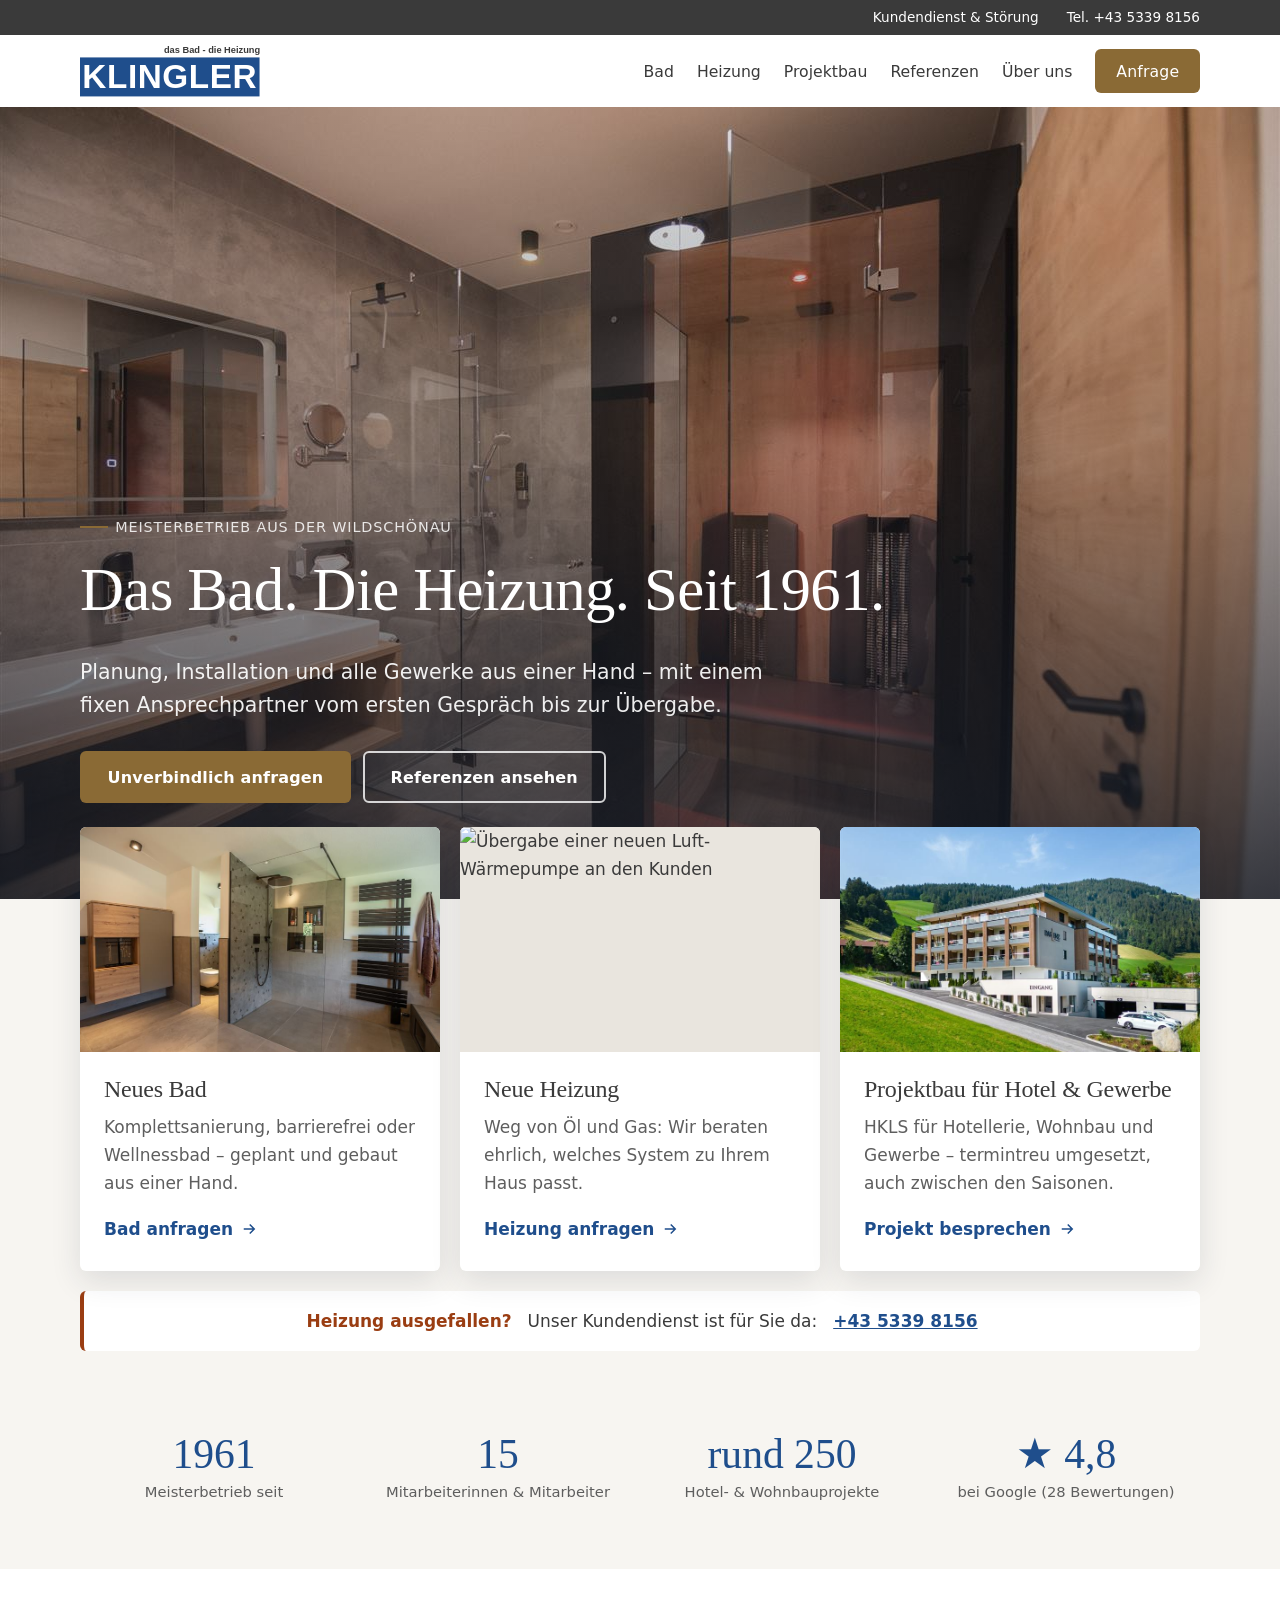
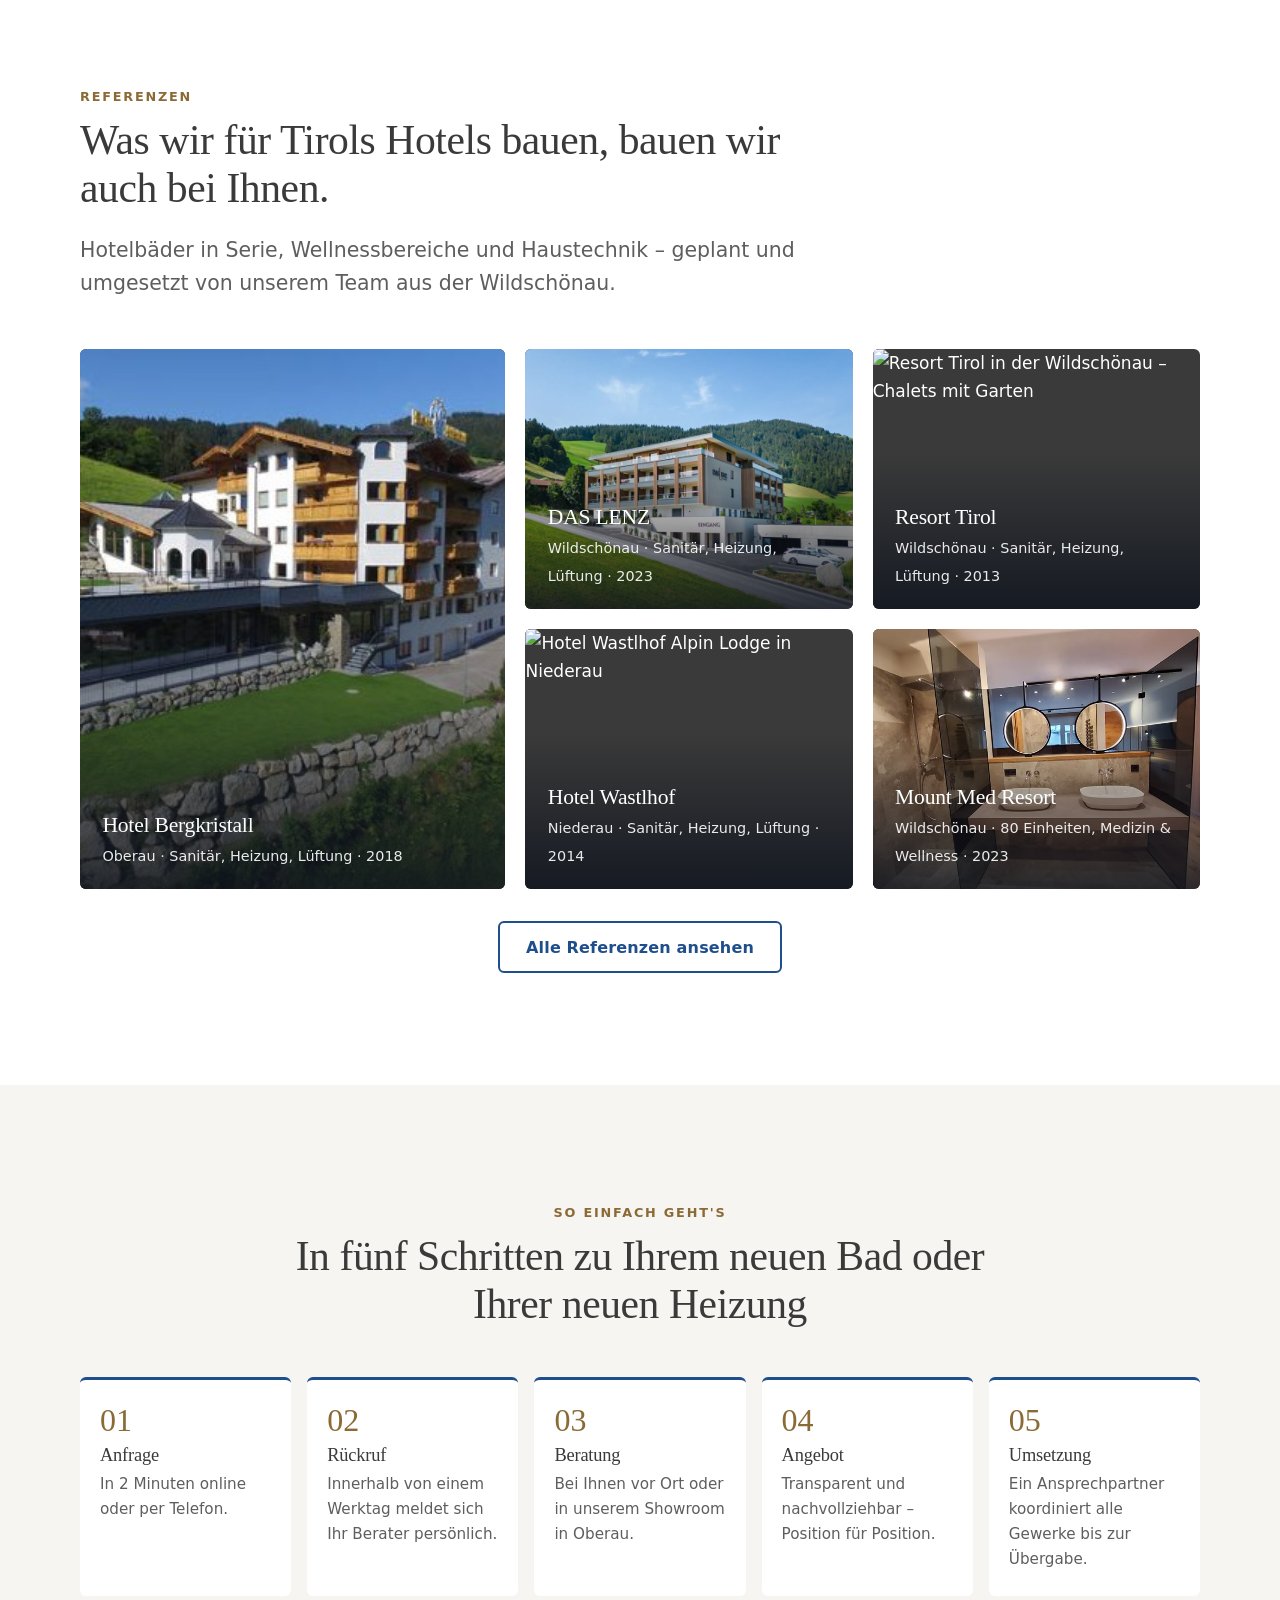
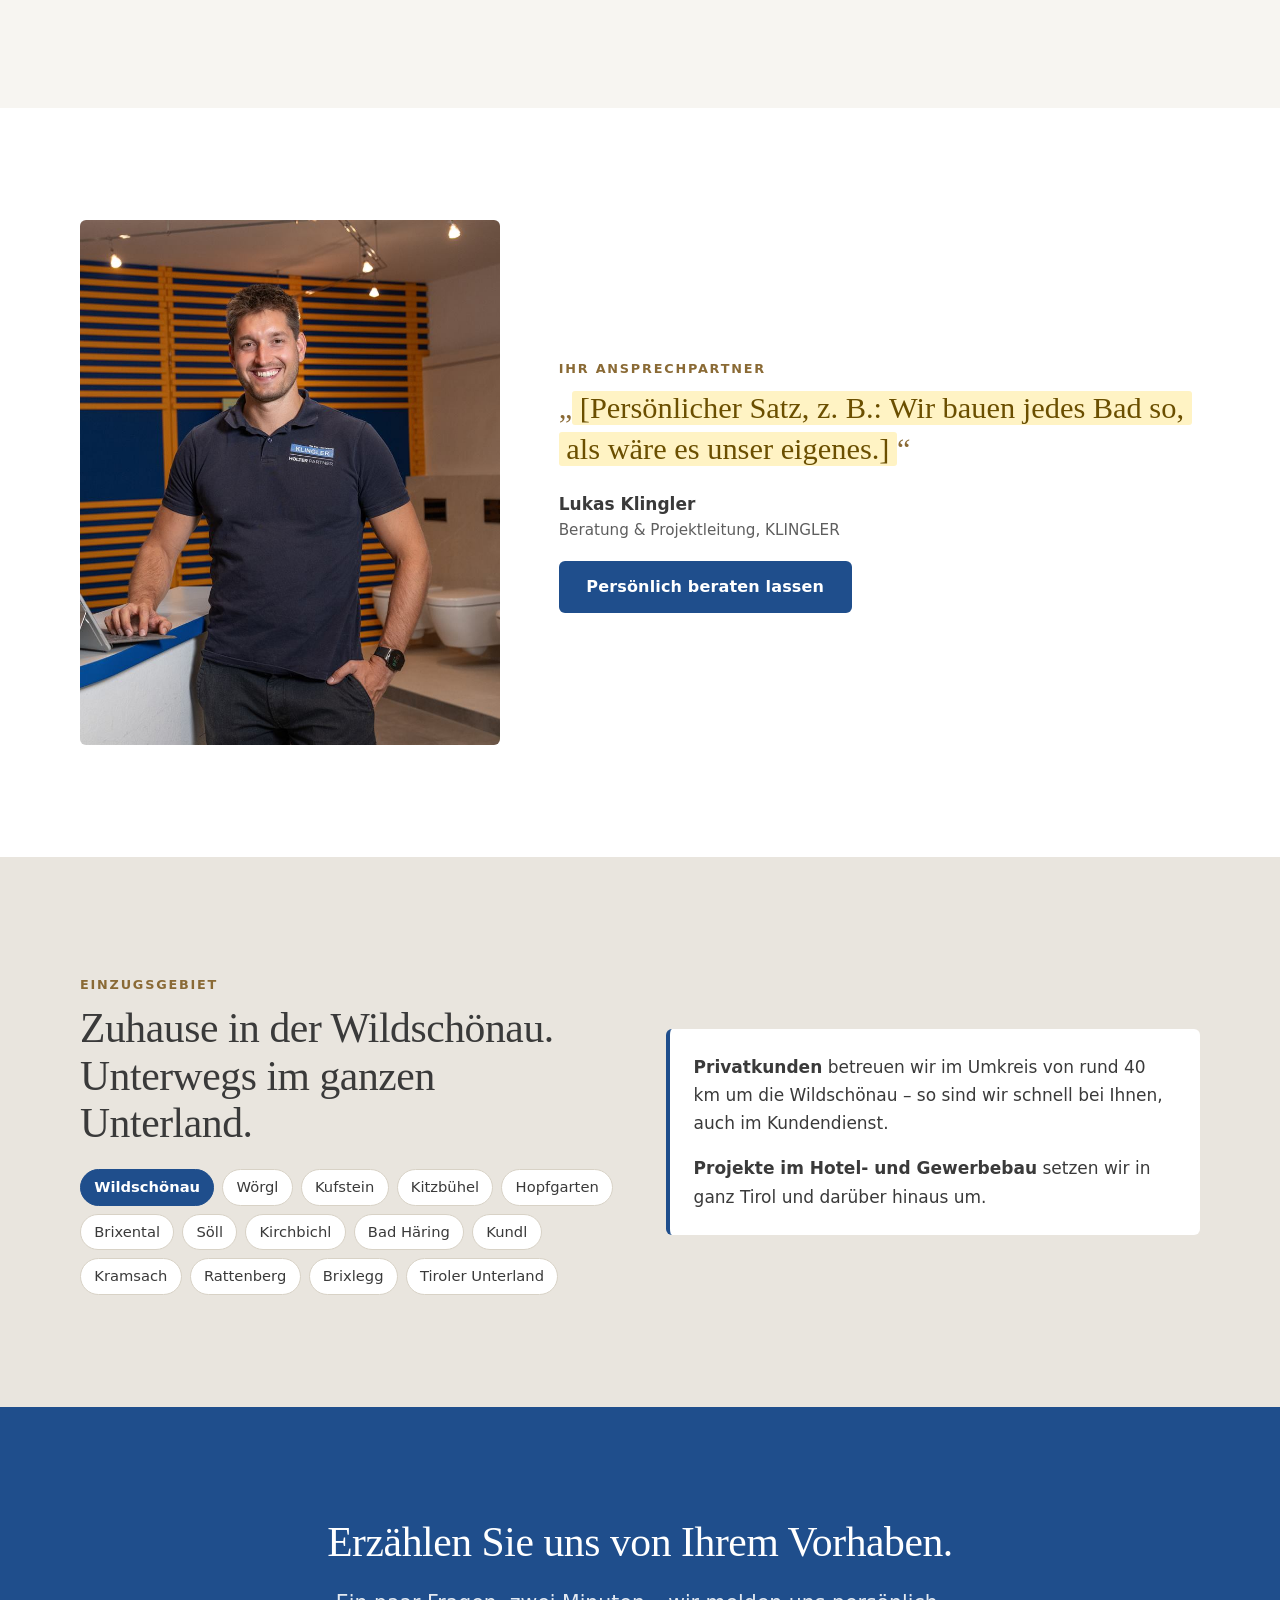
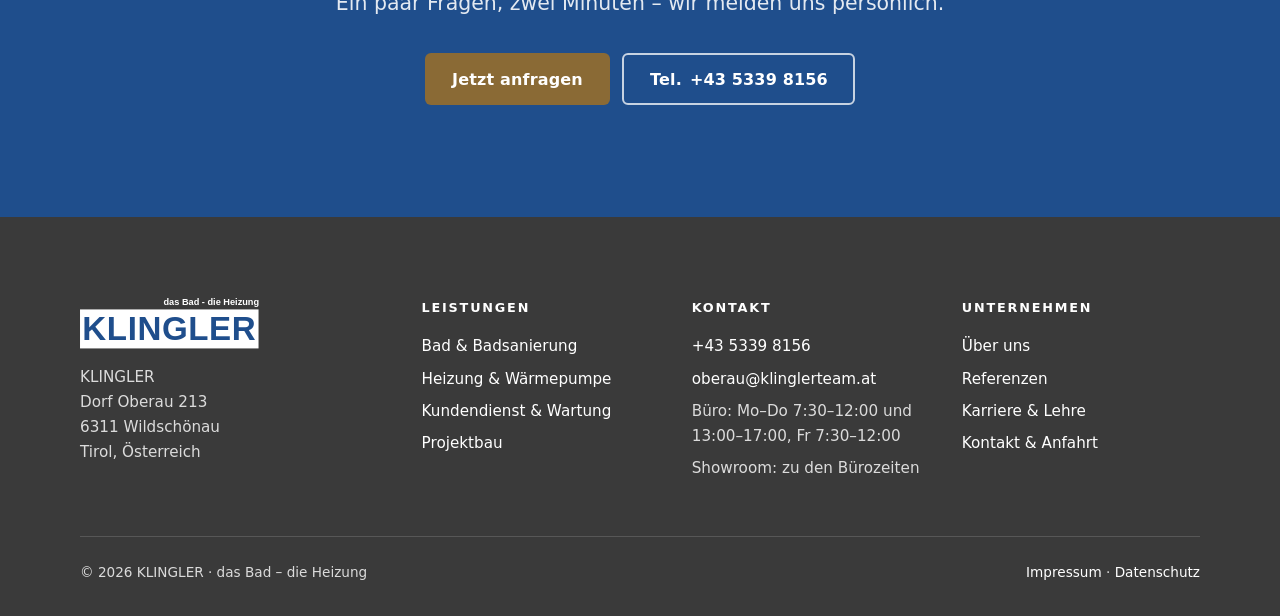
==== index.html @ 0b29330c "Add files via upload" ====
<!doctype html>
<html lang="de-AT">
<head>
  <meta charset="utf-8">
  <meta name="viewport" content="width=device-width, initial-scale=1">
  <title>KLINGLER – Bad &amp; Heizung in der Wildschönau, Wörgl, Kufstein &amp; Kitzbühel</title>
  <meta name="description" content="Badsanierung, neue Heizung und Wärmepumpe aus einer Hand – vom HKLS-Meisterbetrieb aus Oberau in der Wildschönau. Seit 1961 für Ihr Zuhause im Tiroler Unterland. Jetzt unverbindlich anfragen.">
  <meta name="theme-color" content="#1f4e8c">
  <link rel="icon" href="assets/img/favicon.svg" type="image/svg+xml">
  <link rel="preload" as="image" href="assets/img/lenz-bad-1920.jpg" imagesrcset="assets/img/lenz-bad-800.jpg 800w, assets/img/lenz-bad-1280.jpg 1280w, assets/img/lenz-bad-1920.jpg 1920w" imagesizes="100vw">
  <link rel="stylesheet" href="assets/css/style.css">

  <meta property="og:type" content="website">
  <meta property="og:title" content="KLINGLER – das Bad, die Heizung">
  <meta property="og:description" content="Das Bad. Die Heizung. Seit 1961. Meisterbetrieb aus der Wildschönau – Planung, Installation und alle Gewerke aus einer Hand.">
  <meta property="og:image" content="https://www.klingler-installationen.at/assets/img/lenz-bad-1280.jpg">
  <meta property="og:locale" content="de_AT">
  <script src="config.js" defer></script>
  <script src="assets/js/main.js" defer></script>
  <!-- SEO:start -->
  <link rel="canonical" href="https://www.klingler-installationen.at/">
  <meta property="og:url" content="https://www.klingler-installationen.at/">
  <script type="application/ld+json">
{
  "@context": "https://schema.org",
  "@graph": [
    {
      "@type": "Organization",
      "@id": "https://www.klingler-installationen.at/#organisation",
      "name": "KLINGLER",
      "legalName": "Klingler Installationen GmbH",
      "url": "https://www.klingler-installationen.at/",
      "logo": "https://www.klingler-installationen.at/assets/img/logo.svg",
      "foundingDate": "1961",
      "telephone": "+43 5339 8156",
      "email": "oberau@klinglerteam.at",
      "address": {
        "@type": "PostalAddress",
        "streetAddress": "Dorf Oberau 213",
        "postalCode": "6311",
        "addressLocality": "Wildschönau",
        "addressRegion": "Tirol",
        "addressCountry": "AT"
      },
      "founder": {
        "@type": "Person",
        "name": "Alfons Klingler"
      },
      "employee": [
        {
          "@type": "Person",
          "name": "Richard Klingler",
          "jobTitle": "Geschäftsführer"
        },
        {
          "@type": "Person",
          "name": "Lukas Klingler",
          "jobTitle": "Prokurist"
        }
      ],
      "numberOfEmployees": {
        "@type": "QuantitativeValue",
        "value": 15
      },
      "memberOf": {
        "@type": "Organization",
        "name": "Wirtschaftskammer Tirol"
      },
      "vatID": "ATU32482907"
    },
    {
      "@type": [
        "Plumber",
        "HVACBusiness"
      ],
      "@id": "https://www.klingler-installationen.at/#betrieb",
      "name": "KLINGLER",
      "slogan": "das Bad – die Heizung",
      "url": "https://www.klingler-installationen.at/",
      "image": "https://www.klingler-installationen.at/assets/img/lenz-bad-1280.jpg",
      "logo": "https://www.klingler-installationen.at/assets/img/logo.svg",
      "telephone": "+43 5339 8156",
      "email": "oberau@klinglerteam.at",
      "address": {
        "@type": "PostalAddress",
        "streetAddress": "Dorf Oberau 213",
        "postalCode": "6311",
        "addressLocality": "Wildschönau",
        "addressRegion": "Tirol",
        "addressCountry": "AT"
      },
      "openingHoursSpecification": [
        {
          "@type": "OpeningHoursSpecification",
          "dayOfWeek": [
            "Monday",
            "Tuesday",
            "Wednesday",
            "Thursday"
          ],
          "opens": "07:30",
          "closes": "12:00"
        },
        {
          "@type": "OpeningHoursSpecification",
          "dayOfWeek": [
            "Monday",
            "Tuesday",
            "Wednesday",
            "Thursday"
          ],
          "opens": "13:00",
          "closes": "17:00"
        },
        {
          "@type": "OpeningHoursSpecification",
          "dayOfWeek": [
            "Friday"
          ],
          "opens": "07:30",
          "closes": "12:00"
        }
      ],
      "areaServed": [
        "Wildschönau",
        "Wörgl",
        "Kufstein",
        "Kitzbühel",
        "Hopfgarten im Brixental",
        "Söll",
        "Kirchbichl",
        "Bad Häring",
        "Kundl",
        "Kramsach",
        "Rattenberg",
        "Brixlegg",
        "Tiroler Unterland",
        "Tirol"
      ],
      "knowsAbout": [
        "Badsanierung",
        "Barrierefreies Bad",
        "Wärmepumpe",
        "Heizungstausch",
        "Pelletsheizung",
        "Fußbodenheizung",
        "Lüftung",
        "Klimatechnik",
        "Hotelbäder",
        "Wellnesstechnik",
        "Wartung und Kundendienst"
      ],
      "parentOrganization": {
        "@id": "https://www.klingler-installationen.at/#organisation"
      },
      "geo": {
        "@type": "GeoCoordinates",
        "latitude": 47.438459,
        "longitude": 12.040021
      },
      "hasMap": "https://www.google.com/maps/search/?api=1&query=47.438459,12.040021"
    },
    {
      "@type": "WebSite",
      "@id": "https://www.klingler-installationen.at/#website",
      "url": "https://www.klingler-installationen.at/",
      "name": "KLINGLER – das Bad, die Heizung",
      "inLanguage": "de-AT",
      "publisher": {
        "@id": "https://www.klingler-installationen.at/#organisation"
      }
    }
  ]
}
  </script>
  <!-- SEO:end -->
</head>
<body>
<a class="skip-link" href="#inhalt">Zum Inhalt springen</a>

<!-- Topbar (Desktop) -->
<div class="topbar">
  <div class="container">
    <a href="kundendienst/index.html">Kundendienst &amp; Störung</a>
    <a href="tel:+4353398156" data-tel="buero">Tel. <span data-tel-text>+43 5339 8156</span></a>
  </div>
</div>

<!-- Header -->
<header class="header">
  <div class="container header__inner">
    <a class="header__logo" href="index.html" aria-label="KLINGLER Startseite">
      <img src="assets/img/logo.svg" alt="KLINGLER – das Bad, die Heizung" width="174" height="50">
    </a>
    <nav class="nav" aria-label="Hauptnavigation">
      <ul>
        <li><a href="bad/index.html">Bad</a></li>
        <li><a href="heizung/index.html">Heizung</a></li>
        <li><a href="projektbau/index.html">Projektbau</a></li>
        <li><a href="referenzen/index.html">Referenzen</a></li>
        <li><a href="ueber-uns/index.html">Über uns</a></li>
        <li><a class="btn btn--primaer" href="anfrage/index.html">Anfrage</a></li>
      </ul>
    </nav>
    <button class="menu-toggle" type="button" aria-expanded="false" aria-controls="mobilmenu" aria-label="Menü öffnen">
      <svg viewBox="0 0 24 24" fill="none" stroke="currentColor" stroke-width="2" stroke-linecap="round" aria-hidden="true"><path d="M3 6h18M3 12h18M3 18h18"/></svg>
    </button>
  </div>
</header>

<nav id="mobilmenu" class="mobilmenu" aria-label="Mobiles Menü">
  <ul>
    <li><a href="bad/index.html">Bad &amp; Badsanierung</a></li>
    <li><a href="heizung/index.html">Heizung &amp; Wärmepumpe</a></li>
    <li><a href="projektbau/index.html">Projektbau</a></li>
    <li><a href="referenzen/index.html">Referenzen</a></li>
    <li><a href="ueber-uns/index.html">Über uns</a></li>
    <li><a href="kundendienst/index.html">Kundendienst &amp; Störung</a></li>
    <li><a href="kontakt/index.html">Kontakt</a></li>
  </ul>
  <a class="btn btn--primaer" href="anfrage/index.html">Unverbindlich anfragen</a>
  <a class="btn btn--outline" href="tel:+4353398156" data-tel="buero">Anrufen: <span data-tel-text>+43 5339 8156</span></a>
  <p class="mobilmenu__kontakt">KLINGLER · Dorf Oberau 213 · 6311 Wildschönau</p>
</nav>

<main id="inhalt">

  <!-- S1 · Hero -->
  <section class="hero" aria-labelledby="hero-titel">
    <picture class="hero__bild">
      <img src="assets/img/lenz-bad-1920.jpg"
           srcset="assets/img/lenz-bad-800.jpg 800w, assets/img/lenz-bad-1280.jpg 1280w, assets/img/lenz-bad-1920.jpg 1920w"
           sizes="100vw" width="1920" height="1280" fetchpriority="high"
           alt="Hotelbad mit bodenebener Glasdusche, Doppelwaschtisch aus Eiche und Infrarotkabine – umgesetzt von KLINGLER im Hotel DAS LENZ, Wildschönau">
    </picture>
    <div class="container hero__inhalt">
      <span class="hero__ort">Meisterbetrieb aus der Wildschönau</span>
      <h1 id="hero-titel">Das Bad. Die Heizung. Seit 1961.</h1>
      <p class="lead">Planung, Installation und alle Gewerke aus einer Hand – mit einem fixen Ansprechpartner vom ersten Gespräch bis zur Übergabe.</p>
      <div class="hero__buttons">
        <a class="btn btn--primaer" href="anfrage/index.html">Unverbindlich anfragen</a>
        <a class="btn btn--ghost" href="referenzen/index.html">Referenzen ansehen</a>
      </div>
    </div>
  </section>

  <!-- S2 · Drei Einstiege -->
  <section class="einstiege" aria-label="Wählen Sie Ihr Vorhaben">
    <div class="container">
      <div class="einstiege__grid">
        <a class="kachel reveal" href="anfrage/index.html?thema=bad">
          <div class="kachel__bild">
            <img src="assets/img/privatbad-dusche-800.jpg" width="800" height="533" loading="lazy"
                 alt="Bodenebene Dusche mit Glaswand und Handtuchheizkörper in einem Privatbad">
          </div>
          <div class="kachel__text">
            <h3>Neues Bad</h3>
            <p>Komplettsanierung, barrierefrei oder Wellnessbad – geplant und gebaut aus einer Hand.</p>
            <span class="kachel__link">Bad anfragen
              <svg viewBox="0 0 24 24" fill="none" stroke="currentColor" stroke-width="2" aria-hidden="true"><path d="M5 12h14M13 6l6 6-6 6"/></svg>
            </span>
          </div>
        </a>

        <a class="kachel reveal" href="anfrage/index.html?thema=heizung">
          <div class="kachel__bild">
            <img src="assets/img/waermepumpe-uebergabe-800.jpg" width="800" height="533" loading="lazy" alt="Übergabe einer neuen Luft-Wärmepumpe an den Kunden">
          </div>
          <div class="kachel__text">
            <h3>Neue Heizung</h3>
            <p>Weg von Öl und Gas: Wir beraten ehrlich, welches System zu Ihrem Haus passt.</p>
            <span class="kachel__link">Heizung anfragen
              <svg viewBox="0 0 24 24" fill="none" stroke="currentColor" stroke-width="2" aria-hidden="true"><path d="M5 12h14M13 6l6 6-6 6"/></svg>
            </span>
          </div>
        </a>

        <a class="kachel reveal" href="anfrage/index.html?thema=projekt">
          <div class="kachel__bild">
            <img src="assets/img/das-lenz-800.jpg" width="800" height="600" loading="lazy"
                 alt="Hotel DAS LENZ in der Wildschönau – Außenansicht mit Holzfassade vor grünen Almwiesen">
          </div>
          <div class="kachel__text">
            <h3>Projektbau für Hotel &amp; Gewerbe</h3>
            <p>HKLS für Hotellerie, Wohnbau und Gewerbe – termintreu umgesetzt, auch zwischen den Saisonen.</p>
            <span class="kachel__link">Projekt besprechen
              <svg viewBox="0 0 24 24" fill="none" stroke="currentColor" stroke-width="2" aria-hidden="true"><path d="M5 12h14M13 6l6 6-6 6"/></svg>
            </span>
          </div>
        </a>
      </div>

      <p class="stoerung reveal">
        <strong>Heizung ausgefallen?</strong>
        <span>Unser Kundendienst ist für Sie da:</span>
        <a href="kundendienst/index.html" data-tel="kundendienst"><span data-tel-text>+43 5339 8156</span></a>
      </p>
    </div>
  </section>

  <!-- S3 · Vertrauensleiste -->
  <section class="vertrauen" aria-label="KLINGLER in Zahlen">
    <div class="container">
      <div class="vertrauen__grid">
        <div class="reveal"><span class="vertrauen__zahl">1961</span><span class="vertrauen__label">Meisterbetrieb seit</span></div>
        <div class="reveal"><span class="vertrauen__zahl">15</span><span class="vertrauen__label">Mitarbeiterinnen &amp; Mitarbeiter</span></div>
        <div class="reveal"><span class="vertrauen__zahl">rund 250</span><span class="vertrauen__label">Hotel- &amp; Wohnbauprojekte</span></div>
        <div class="reveal"><span class="vertrauen__zahl">★ 4,8</span><span class="vertrauen__label">bei Google (28 Bewertungen)</span></div>
      </div>
    </div>
  </section>

  <!-- S4 · Referenz-Teaser -->
  <section class="section section--weiss" aria-labelledby="ref-titel">
    <div class="container">
      <div class="section__kopf reveal">
        <span class="eyebrow">Referenzen</span>
        <h2 id="ref-titel">Was wir für Tirols Hotels bauen, bauen wir auch bei Ihnen.</h2>
        <p class="lead">Hotelbäder in Serie, Wellnessbereiche und Haustechnik – geplant und umgesetzt von unserem Team aus der Wildschönau.</p>
      </div>
      <div class="referenzen__grid">
        <a class="ref-karte ref-karte--gross reveal" href="referenzen/index.html">
          <img src="assets/img/ref-bergkristall.jpg" width="527" height="360" loading="lazy" alt="Hotel Bergkristall in Oberau – Außenansicht mit Wellnessbereich">
          <div class="ref-karte__text"><h3>Hotel Bergkristall</h3><span>Oberau · Sanitär, Heizung, Lüftung · 2018</span></div>
        </a>
        <a class="ref-karte reveal" href="referenzen/index.html">
          <img src="assets/img/das-lenz-800.jpg" width="800" height="600" loading="lazy" alt="Hotel DAS LENZ in der Wildschönau">
          <div class="ref-karte__text"><h3>DAS LENZ</h3><span>Wildschönau · Sanitär, Heizung, Lüftung · 2023</span></div>
        </a>
        <a class="ref-karte reveal" href="referenzen/index.html">
          <img src="assets/img/ref-resort-tirol.jpg" width="447" height="270" loading="lazy" alt="Resort Tirol in der Wildschönau – Chalets mit Garten">
          <div class="ref-karte__text"><h3>Resort Tirol</h3><span>Wildschönau · Sanitär, Heizung, Lüftung · 2013</span></div>
        </a>
        <a class="ref-karte reveal" href="referenzen/index.html">
          <img src="assets/img/ref-wastlhof.jpg" width="514" height="243" loading="lazy" alt="Hotel Wastlhof Alpin Lodge in Niederau">
          <div class="ref-karte__text"><h3>Hotel Wastlhof</h3><span>Niederau · Sanitär, Heizung, Lüftung · 2014</span></div>
        </a>
        <a class="ref-karte reveal" href="referenzen/index.html">
          <img src="assets/img/mountmed-bad1-800.jpg" width="800" height="500" loading="lazy" alt="Mount Med Resort, Wildschönau: Hotelbad mit Doppelwaschtisch, runden Spiegeln und Glasdusche">
          <div class="ref-karte__text"><h3>Mount Med Resort</h3><span>Wildschönau · 80 Einheiten, Medizin &amp; Wellness · 2023</span></div>
        </a>
      </div>
      <div class="referenzen__fuss reveal">
        <a class="btn btn--outline" href="referenzen/index.html">Alle Referenzen ansehen</a>
      </div>
    </div>
  </section>

  <!-- S5 · Ablauf -->
  <section class="section" aria-labelledby="ablauf-titel">
    <div class="container">
      <div class="section__kopf section__kopf--mitte reveal">
        <span class="eyebrow">So einfach geht's</span>
        <h2 id="ablauf-titel">In fünf Schritten zu Ihrem neuen Bad oder Ihrer neuen Heizung</h2>
      </div>
      <ol class="ablauf">
        <li class="reveal"><h3>Anfrage</h3><p>In 2 Minuten online oder per Telefon.</p></li>
        <li class="reveal"><h3>Rückruf</h3><p>Innerhalb von einem Werktag meldet sich Ihr Berater persönlich.</p></li>
        <li class="reveal"><h3>Beratung</h3><p>Bei Ihnen vor Ort oder in unserem Showroom in Oberau.</p></li>
        <li class="reveal"><h3>Angebot</h3><p>Transparent und nachvollziehbar – Position für Position.</p></li>
        <li class="reveal"><h3>Umsetzung</h3><p>Ein Ansprechpartner koordiniert alle Gewerke bis zur Übergabe.</p></li>
      </ol>
    </div>
  </section>

  <!-- S6 · Ansprechpartner -->
  <section class="section section--weiss" aria-labelledby="person-titel">
    <div class="container person">
      <img class="person__foto reveal" src="assets/img/lukas-klingler-portrait.jpg" width="800" height="1000" loading="lazy" style="object-fit:cover" alt="Lukas Klingler im KLINGLER Showroom">
      <div class="reveal">
        <span class="eyebrow" id="person-titel">Ihr Ansprechpartner</span>
        <blockquote><span class="ph">[Persönlicher Satz, z. B.: Wir bauen jedes Bad so, als wäre es unser eigenes.]</span></blockquote>
        <p class="person__name">Lukas Klingler<span>Beratung &amp; Projektleitung, KLINGLER</span></p>
        <a class="btn btn--blau" href="anfrage/index.html">Persönlich beraten lassen</a>
      </div>
    </div>
  </section>

  <!-- S7 · Einzugsgebiet -->
  <section class="section section--stein" aria-labelledby="gebiet-titel">
    <div class="container gebiet">
      <div class="reveal">
        <span class="eyebrow">Einzugsgebiet</span>
        <h2 id="gebiet-titel">Zuhause in der Wildschönau. Unterwegs im ganzen Unterland.</h2>
        <ul class="orte" aria-label="Orte im Einzugsgebiet">
          <li class="orte--zentrum">Wildschönau</li>
          <li>Wörgl</li><li>Kufstein</li><li>Kitzbühel</li><li>Hopfgarten</li><li>Brixental</li>
          <li>Söll</li><li>Kirchbichl</li><li>Bad Häring</li><li>Kundl</li><li>Kramsach</li>
          <li>Rattenberg</li><li>Brixlegg</li><li>Tiroler Unterland</li>
        </ul>
      </div>
      <div class="gebiet__hinweis reveal">
        <p><strong>Privatkunden</strong> betreuen wir im Umkreis von rund 40 km um die Wildschönau – so sind wir schnell bei Ihnen, auch im Kundendienst.</p>
        <p><strong>Projekte im Hotel- und Gewerbebau</strong> setzen wir in ganz Tirol und darüber hinaus um.</p>
      </div>
    </div>
  </section>

  <!-- S8 · Abschluss-CTA -->
  <section class="section cta-band" aria-labelledby="cta-titel">
    <div class="container reveal">
      <h2 id="cta-titel">Erzählen Sie uns von Ihrem Vorhaben.</h2>
      <p class="lead">Ein paar Fragen, zwei Minuten – wir melden uns persönlich.</p>
      <div class="cta-band__buttons">
        <a class="btn btn--primaer" href="anfrage/index.html">Jetzt anfragen</a>
        <a class="btn btn--outline" href="tel:+4353398156" data-tel="buero">Tel. <span data-tel-text>+43 5339 8156</span></a>
        <a class="btn btn--outline" href="#" data-whatsapp hidden>WhatsApp</a>
      </div>
    </div>
  </section>

</main>

<!-- Footer -->
<footer class="footer">
  <div class="container">
    <div class="footer__grid">
      <div>
        <img class="footer__logo" src="assets/img/logo-hell.svg" alt="KLINGLER – das Bad, die Heizung" width="180" height="52">
        <p>KLINGLER<br>Dorf Oberau 213<br>6311 Wildschönau<br>Tirol, Österreich</p>
      </div>
      <div>
        <h4>Leistungen</h4>
        <ul>
          <li><a href="bad/index.html">Bad &amp; Badsanierung</a></li>
          <li><a href="heizung/index.html">Heizung &amp; Wärmepumpe</a></li>
          <li><a href="kundendienst/index.html">Kundendienst &amp; Wartung</a></li>
          <li><a href="projektbau/index.html">Projektbau</a></li>
        </ul>
      </div>
      <div>
        <h4>Kontakt</h4>
        <ul>
          <li><a href="tel:+4353398156" data-tel="buero"><span data-tel-text>+43 5339 8156</span></a></li>
          <li><a href="mailto:oberau@klinglerteam.at">oberau@klinglerteam.at</a></li>
          <li>Büro: Mo–Do 7:30–12:00 und 13:00–17:00, Fr 7:30–12:00</li>
          <li>Showroom: zu den Bürozeiten</li>
        </ul>
      </div>
      <div>
        <h4>Unternehmen</h4>
        <ul>
          <li><a href="ueber-uns/index.html">Über uns</a></li>
          <li><a href="referenzen/index.html">Referenzen</a></li>
          <li><a href="karriere/index.html">Karriere &amp; Lehre</a></li>
          <li><a href="kontakt/index.html">Kontakt &amp; Anfahrt</a></li>
        </ul>
      </div>
    </div>
    <div class="footer__unten">
      <span>© <span id="jahr">2026</span> KLINGLER · das Bad – die Heizung</span>
      <span><a href="impressum/index.html">Impressum</a> · <a href="datenschutz/index.html">Datenschutz</a></span>
    </div>
  </div>
</footer>

<!-- Mobile CTA-Leiste -->
<div class="cta-leiste">
  <a class="cta-leiste__anruf" href="tel:+4353398156" data-tel="buero">
    <svg viewBox="0 0 24 24" fill="none" stroke="currentColor" stroke-width="2" stroke-linecap="round" stroke-linejoin="round" aria-hidden="true"><path d="M22 16.9v3a2 2 0 0 1-2.2 2 19.8 19.8 0 0 1-8.6-3.1 19.5 19.5 0 0 1-6-6A19.8 19.8 0 0 1 2.1 4.2 2 2 0 0 1 4.1 2h3a2 2 0 0 1 2 1.7c.1.9.4 1.8.7 2.7a2 2 0 0 1-.5 2.1L8 9.8a16 16 0 0 0 6 6l1.3-1.3a2 2 0 0 1 2.1-.4c.9.3 1.8.6 2.7.7a2 2 0 0 1 1.7 2z"/></svg>
    Anrufen
  </a>
  <a class="cta-leiste__anfrage" href="anfrage/index.html">
    <svg viewBox="0 0 24 24" fill="none" stroke="currentColor" stroke-width="2" stroke-linecap="round" stroke-linejoin="round" aria-hidden="true"><path d="M4 4h16v12H5.2L4 17.2V4z"/><path d="M8 9h8M8 12h5"/></svg>
    Anfrage
  </a>
</div>

</body>
</html>
---- assets/css/style.css ----
/* =========================================================
   KLINGLER – Stylesheet
   Farben aus dem Logo · mobile-first · keine externen Ressourcen
   ========================================================= */

/* Schriften: Dateien in /assets/fonts/ ablegen (siehe README).
   Bis dahin greifen die Ersatzschriften (Georgia / Systemschrift). */
@font-face {
  font-family: "Fraunces";
  src: local("Fraunces"), url("../fonts/Fraunces-Variable.woff2") format("woff2");
  font-weight: 300 700; font-display: swap;
}
@font-face {
  font-family: "Inter";
  src: local("Inter"), url("../fonts/Inter-Variable.woff2") format("woff2");
  font-weight: 300 700; font-display: swap;
}

:root {
  --blau: #1f4e8c;
  --blau-dunkel: #173b6a;
  --blau-hell: #e8eef7;
  --anthrazit: #3a3a3a;
  --text-leise: #5e5e5e;
  --offwhite: #f7f5f1;
  --stein: #e9e5de;
  --weiss: #ffffff;
  --messing: #8a6a35;
  --messing-hover: #6f5429;
  --warn: #9a3d12;

  --font-head: "Fraunces", Georgia, "Times New Roman", serif;
  --font-text: "Inter", system-ui, -apple-system, "Segoe UI", Roboto, Arial, sans-serif;

  --radius: 6px;
  --schatten: 0 10px 30px rgba(31, 40, 58, .12);
  --max: 1200px;
  --gutter: clamp(16px, 4vw, 40px);
  --header-h: 72px;
}

*, *::before, *::after { box-sizing: border-box; }
[hidden] { display: none !important; }
html { scroll-behavior: smooth; -webkit-text-size-adjust: 100%; }
body {
  margin: 0;
  font-family: var(--font-text);
  font-size: 1.0625rem;
  line-height: 1.65;
  color: var(--anthrazit);
  background: var(--offwhite);
  padding-bottom: 64px; /* Platz für mobile CTA-Leiste */
}
@media (min-width: 900px) { body { padding-bottom: 0; } }
body.ohne-cta-leiste { padding-bottom: 0; }

img { max-width: 100%; height: auto; display: block; }
a { color: var(--blau); }
a:hover { color: var(--blau-dunkel); }
:focus-visible { outline: 3px solid var(--messing); outline-offset: 3px; }

h1, h2, h3 { font-family: var(--font-head); font-weight: 500; line-height: 1.15; margin: 0 0 .5em; color: var(--anthrazit); letter-spacing: -.01em; }
h1 { font-size: clamp(2.1rem, 5.5vw, 3.8rem); }
h2 { font-size: clamp(1.75rem, 3.6vw, 2.6rem); }
h3 { font-size: clamp(1.25rem, 2vw, 1.5rem); }
p { margin: 0 0 1em; }

.container { width: 100%; max-width: var(--max); margin: 0 auto; padding: 0 var(--gutter); }
.section { padding: clamp(56px, 9vw, 112px) 0; }
.section--weiss { background: var(--weiss); }
.section--stein { background: var(--stein); }
.section__kopf { max-width: 720px; margin-bottom: clamp(28px, 4vw, 48px); }
.section__kopf--mitte { margin-left: auto; margin-right: auto; text-align: center; }
.eyebrow { display: inline-block; font-size: .8rem; font-weight: 600; letter-spacing: .14em; text-transform: uppercase; color: var(--messing); margin-bottom: .75em; }
.lead { font-size: clamp(1.1rem, 1.6vw, 1.3rem); color: var(--text-leise); }

.skip-link { position: absolute; left: -9999px; top: 8px; background: var(--blau); color: #fff; padding: 8px 14px; z-index: 1000; }
.skip-link:focus { left: 8px; }

/* Platzhalter – sichtbar markiert, damit nichts vergessen wird */
.ph { background: #fff3c4; color: #6b4f00; border-radius: 3px; padding: 0 .25em; font-style: normal; -webkit-box-decoration-break: clone; box-decoration-break: clone; overflow-wrap: anywhere; }
.ph-block { display: grid; place-items: center; text-align: center; background: repeating-linear-gradient(45deg, #efe9dc, #efe9dc 12px, #e6dfcf 12px, #e6dfcf 24px); color: #6b5a33; font-size: .9rem; padding: 1rem; }

/* ---------- Buttons ---------- */
.btn {
  display: inline-flex; align-items: center; justify-content: center; gap: .5em;
  min-height: 52px; padding: .8em 1.6em;
  font: 600 1rem/1.2 var(--font-text); text-decoration: none; letter-spacing: .01em;
  border-radius: var(--radius); border: 2px solid transparent; cursor: pointer;
  transition: background .2s, color .2s, border-color .2s, transform .2s;
}
.btn:hover { transform: translateY(-1px); }
.btn--primaer { background: var(--messing); color: #fff; }
.btn--primaer:hover { background: var(--messing-hover); color: #fff; }
.btn--blau { background: var(--blau); color: #fff; }
.btn--blau:hover { background: var(--blau-dunkel); color: #fff; }
.btn--ghost { background: transparent; color: #fff; border-color: rgba(255,255,255,.8); }
.btn--ghost:hover { background: #fff; color: var(--anthrazit); }
.btn--outline { background: transparent; color: var(--blau); border-color: var(--blau); }
.btn--outline:hover { background: var(--blau); color: #fff; }
.btn svg { width: 1.15em; height: 1.15em; flex: none; }

/* ---------- Header ---------- */
.topbar { background: var(--anthrazit); color: #fff; font-size: .85rem; display: none; }
.topbar .container { display: flex; justify-content: flex-end; gap: 1.75rem; padding-top: .4rem; padding-bottom: .4rem; }
.topbar a { color: #fff; text-decoration: none; }
.topbar a:hover { text-decoration: underline; color: #fff; }
@media (min-width: 900px) { .topbar { display: block; } }

.header { position: sticky; top: 0; z-index: 100; background: rgba(255,255,255,.97); backdrop-filter: saturate(1.4) blur(8px); transition: box-shadow .2s; }
.header.ist-gescrollt { box-shadow: 0 2px 18px rgba(0,0,0,.08); }
.header__inner { display: flex; align-items: center; justify-content: space-between; height: var(--header-h); gap: 1rem; }
.header__logo img { height: 46px; width: auto; }
@media (min-width: 900px) { .header__logo img { height: 52px; } }

.nav { display: none; }
.nav ul { list-style: none; margin: 0; padding: 0; display: flex; align-items: center; gap: clamp(.9rem, 1.8vw, 1.8rem); }
.nav a { color: var(--anthrazit); text-decoration: none; font-weight: 500; font-size: .98rem; padding: .4em 0; border-bottom: 2px solid transparent; }
.nav a:hover, .nav a[aria-current="page"] { border-color: var(--blau); color: var(--blau); }
.nav .btn { min-height: 44px; padding: .55em 1.2em; border-bottom: 0; color: #fff; }
.nav .btn:hover { color: #fff; }
@media (min-width: 1000px) { .nav { display: block; } }

.menu-toggle { display: inline-flex; align-items: center; justify-content: center; width: 48px; height: 48px; border: 0; background: transparent; color: var(--anthrazit); cursor: pointer; }
.menu-toggle svg { width: 28px; height: 28px; }
@media (min-width: 1000px) { .menu-toggle { display: none; } }

.mobilmenu { position: fixed; inset: var(--header-h) 0 0 0; background: var(--weiss); z-index: 99; padding: 1.5rem var(--gutter) 6rem; overflow-y: auto; transform: translateX(100%); transition: transform .25s ease; visibility: hidden; }
.mobilmenu.ist-offen { transform: none; visibility: visible; }
@media (min-width: 1000px) { .mobilmenu { display: none; } }
.person > *, .gebiet > * { min-width: 0; }
.mobilmenu ul { list-style: none; margin: 0 0 1.5rem; padding: 0; }
.mobilmenu li a { display: block; padding: 1rem 0; font-size: 1.25rem; font-family: var(--font-head); color: var(--anthrazit); text-decoration: none; border-bottom: 1px solid var(--stein); }
.mobilmenu .btn { width: 100%; margin-bottom: .75rem; }
.mobilmenu__kontakt { font-size: .95rem; color: var(--text-leise); }

/* ---------- Mobile CTA-Leiste ---------- */
.cta-leiste { position: fixed; left: 0; right: 0; bottom: 0; z-index: 101; display: grid; grid-template-columns: 1fr 1fr; box-shadow: 0 -4px 16px rgba(0,0,0,.12); }
.cta-leiste a { display: flex; align-items: center; justify-content: center; gap: .5em; min-height: 60px; font-weight: 600; text-decoration: none; color: #fff; }
.cta-leiste svg { width: 20px; height: 20px; }
.cta-leiste__anruf { background: var(--blau); }
.cta-leiste__anfrage { background: var(--messing); }
@media (min-width: 900px) { .cta-leiste { display: none; } }

/* ---------- Hero ---------- */
.hero { position: relative; min-height: min(88vh, 820px); display: flex; align-items: flex-end; color: #fff; overflow: hidden; }
.hero__bild { position: absolute; inset: 0; }
.hero__bild img { width: 100%; height: 100%; object-fit: cover; object-position: 55% 50%; }
.hero::after { content: ""; position: absolute; inset: 0; background: linear-gradient(180deg, rgba(20,28,40,.15) 0%, rgba(20,28,40,.35) 45%, rgba(20,28,40,.82) 100%); }
.hero__inhalt { position: relative; z-index: 1; padding-top: 6rem; padding-bottom: clamp(48px, 8vw, 96px); }
.hero h1 { color: #fff; max-width: 15em; text-wrap: balance; }
.hero .lead { color: rgba(255,255,255,.92); max-width: 36em; }
.hero__buttons { display: flex; flex-wrap: wrap; gap: .75rem; margin-top: 1.75rem; }
@media (max-width: 480px) { .hero__buttons .btn { width: 100%; } }
.hero__ort { display: inline-flex; align-items: center; gap: .5em; font-size: .9rem; letter-spacing: .06em; text-transform: uppercase; color: rgba(255,255,255,.85); margin-bottom: 1rem; }
.hero__ort::before { content: ""; width: 28px; height: 2px; background: var(--messing); }

/* ---------- Einstiege (drei Kacheln) ---------- */
.einstiege { margin-top: clamp(-72px, -6vw, -40px); position: relative; z-index: 2; }
.einstiege__grid { display: grid; gap: 1.25rem; }
@media (min-width: 760px) { .einstiege__grid { grid-template-columns: repeat(3, 1fr); } }
.kachel { background: var(--weiss); border-radius: var(--radius); overflow: hidden; box-shadow: var(--schatten); display: flex; flex-direction: column; text-decoration: none; color: inherit; transition: transform .25s, box-shadow .25s; }
.kachel:hover { transform: translateY(-4px); box-shadow: 0 18px 40px rgba(31,40,58,.18); color: inherit; }
.kachel__bild { aspect-ratio: 16 / 10; overflow: hidden; background: var(--stein); }
.kachel__bild img { width: 100%; height: 100%; object-fit: cover; transition: transform .6s; }
.kachel:hover .kachel__bild img { transform: scale(1.04); }
.kachel__bild--heizung { background: linear-gradient(135deg, var(--blau) 0%, #2f6bb3 100%); display: grid; place-items: center; color: rgba(255,255,255,.9); position: relative; }
.kachel__bild--heizung svg { width: 34%; height: auto; }
.kachel__bild--heizung .ph { position: absolute; bottom: 10px; right: 10px; font-size: .75rem; }
.kachel__text { padding: 1.5rem 1.5rem 1.75rem; display: flex; flex-direction: column; flex: 1; }
.kachel__text h3 { margin-bottom: .4em; }
.kachel__text p { color: var(--text-leise); flex: 1; }
.kachel__link { display: inline-flex; align-items: center; gap: .4em; font-weight: 600; color: var(--blau); }
.kachel__link svg { width: 18px; height: 18px; transition: transform .2s; }
.kachel:hover .kachel__link svg { transform: translateX(4px); }

.stoerung { margin-top: 1.25rem; display: flex; flex-wrap: wrap; align-items: center; justify-content: center; gap: .4rem 1rem; background: var(--weiss); border-left: 4px solid var(--warn); border-radius: var(--radius); padding: 1rem 1.25rem; text-align: center; }
.stoerung strong { color: var(--warn); }
.stoerung a { font-weight: 700; white-space: nowrap; }

/* ---------- Vertrauensleiste ---------- */
.vertrauen { padding: clamp(40px, 6vw, 64px) 0; }
.vertrauen__grid { display: grid; grid-template-columns: repeat(2, 1fr); gap: 1.5rem 1rem; text-align: center; }
@media (min-width: 900px) { .vertrauen__grid { grid-template-columns: repeat(4, 1fr); } }
.vertrauen__zahl { font-family: var(--font-head); font-size: clamp(1.8rem, 3.5vw, 2.6rem); color: var(--blau); line-height: 1.1; display: block; }
.vertrauen__label { font-size: .92rem; color: var(--text-leise); }

/* ---------- Referenzen ---------- */
.referenzen__grid { display: grid; gap: 1.25rem; }
@media (min-width: 640px) { .referenzen__grid { grid-template-columns: repeat(2, 1fr); } }
@media (min-width: 1000px) { .referenzen__grid { grid-template-columns: 1.3fr 1fr 1fr; grid-template-rows: auto auto; } .ref-karte--gross { grid-row: span 2; } }
.ref-karte { position: relative; border-radius: var(--radius); overflow: hidden; min-height: 260px; display: flex; align-items: flex-end; color: #fff; text-decoration: none; background: var(--anthrazit); }
.ref-karte img { position: absolute; inset: 0; width: 100%; height: 100%; object-fit: cover; transition: transform .6s; }
.ref-karte:hover img { transform: scale(1.04); }
.ref-karte::after { content: ""; position: absolute; inset: 0; background: linear-gradient(180deg, transparent 40%, rgba(15,20,30,.85) 100%); }
.ref-karte__text { position: relative; z-index: 1; padding: 1.25rem 1.4rem; }
.ref-karte__text h3 { color: #fff; margin: 0 0 .15em; font-size: 1.35rem; }
.ref-karte__text span { font-size: .9rem; opacity: .9; }
.ref-karte:hover { color: #fff; }
.referenzen__fuss { margin-top: 2rem; text-align: center; }

/* ---------- Ablauf ---------- */
.ablauf { list-style: none; margin: 0; padding: 0; display: grid; gap: 1.25rem; counter-reset: schritt; }
@media (min-width: 900px) { .ablauf { grid-template-columns: repeat(5, 1fr); gap: 1rem; } }
.ablauf li { counter-increment: schritt; background: var(--weiss); border-radius: var(--radius); padding: 1.5rem 1.25rem; position: relative; border-top: 3px solid var(--blau); }
.ablauf li::before { content: counter(schritt, decimal-leading-zero); font-family: var(--font-head); font-size: 2rem; color: var(--messing); display: block; line-height: 1; margin-bottom: .6rem; }
.ablauf h3 { font-size: 1.15rem; margin-bottom: .3em; }
.ablauf p { font-size: .95rem; color: var(--text-leise); margin: 0; }

/* ---------- Ansprechpartner ---------- */
.person { display: grid; gap: clamp(24px, 4vw, 56px); align-items: center; }
@media (min-width: 800px) { .person { grid-template-columns: 0.8fr 1.2fr; } }
.person__foto { aspect-ratio: 4 / 5; border-radius: var(--radius); max-width: 420px; width: 100%; }
.person blockquote { margin: 0; font-family: var(--font-head); font-size: clamp(1.35rem, 2.4vw, 1.9rem); line-height: 1.35; color: var(--anthrazit); }
.person blockquote::before { content: "„"; color: var(--messing); }
.person blockquote::after { content: "“"; color: var(--messing); }
.person__name { margin-top: 1.25rem; font-weight: 600; }
.person__name span { display: block; font-weight: 400; color: var(--text-leise); font-size: .95rem; }

/* ---------- Einzugsgebiet ---------- */
.gebiet { display: grid; gap: clamp(24px, 4vw, 56px); align-items: center; }
@media (min-width: 900px) { .gebiet { grid-template-columns: 1fr 1fr; } }
.orte { list-style: none; margin: 0; padding: 0; display: flex; flex-wrap: wrap; gap: .5rem; }
.orte li { background: var(--weiss); border: 1px solid #d8d2c6; border-radius: 999px; padding: .35em .9em; font-size: .92rem; }
.orte li.orte--zentrum { background: var(--blau); color: #fff; border-color: var(--blau); font-weight: 600; }
.gebiet__hinweis { background: var(--weiss); border-radius: var(--radius); padding: 1.5rem; border-left: 4px solid var(--blau); }
.gebiet__hinweis p:last-child { margin: 0; }

/* ---------- Abschluss-CTA ---------- */
.cta-band { background: var(--blau); color: #fff; text-align: center; }
.cta-band h2 { color: #fff; }
.cta-band .lead { color: rgba(255,255,255,.88); max-width: 34em; margin: 0 auto 2rem; }
.cta-band__buttons { display: flex; flex-wrap: wrap; justify-content: center; gap: .75rem; }
.cta-band .btn--outline { color: #fff; border-color: rgba(255,255,255,.75); }
.cta-band .btn--outline:hover { background: #fff; color: var(--blau); }

/* ---------- Footer ---------- */
.footer { background: var(--anthrazit); color: rgba(255,255,255,.82); font-size: .95rem; padding: clamp(48px, 7vw, 80px) 0 2rem; }
.footer a { color: #fff; text-decoration: none; }
.footer a:hover { text-decoration: underline; color: #fff; }
.footer__grid { display: grid; gap: 2rem; }
@media (min-width: 800px) { .footer__grid { grid-template-columns: 1.3fr 1fr 1fr 1fr; } }
.footer__logo { width: 180px; margin-bottom: 1rem; }
.footer h4 { font-family: var(--font-text); font-size: .8rem; letter-spacing: .14em; text-transform: uppercase; color: #fff; margin: 0 0 1rem; }
.footer ul { list-style: none; margin: 0; padding: 0; }
.footer li { margin-bottom: .45rem; }
.footer__unten { margin-top: 3rem; padding-top: 1.5rem; border-top: 1px solid rgba(255,255,255,.15); display: flex; flex-wrap: wrap; gap: 1rem; justify-content: space-between; font-size: .85rem; }
.footer .ph { background: rgba(255,243,196,.9); }

/* ---------- Einblend-Animation ---------- */
.reveal { opacity: 0; transform: translateY(18px); transition: opacity .7s ease, transform .7s ease; }
.reveal.ist-sichtbar { opacity: 1; transform: none; }
@media (prefers-reduced-motion: reduce) {
  html { scroll-behavior: auto; }
  .reveal { opacity: 1; transform: none; transition: none; }
  * { transition-duration: .01ms !important; }
}

/* =========================================================
   UNTERSEITEN
   ========================================================= */
.seitenhero { position: relative; min-height: min(70vh, 620px); display: flex; align-items: flex-end; color: #fff; overflow: hidden; }
.seitenhero .hero__bild img { object-position: 50% 55%; }
.seitenhero::after { content: ""; position: absolute; inset: 0; background: linear-gradient(180deg, rgba(20,28,40,.1) 0%, rgba(20,28,40,.45) 50%, rgba(20,28,40,.85) 100%); }
.seitenhero .hero__inhalt { padding-bottom: clamp(40px, 6vw, 72px); }
.seitenhero h1 { color: #fff; max-width: 16em; font-size: clamp(2rem, 5vw, 3.4rem); text-wrap: balance; }
.seitenhero .lead { color: rgba(255,255,255,.92); max-width: 34em; }
.brotkrumen { font-size: .85rem; margin-bottom: 1rem; color: rgba(255,255,255,.8); }
.brotkrumen a { color: #fff; }

/* Probleme / Lösungen */
.loesungen { display: grid; gap: 1.25rem; }
@media (min-width: 800px) { .loesungen { grid-template-columns: repeat(3, 1fr); } }
.loesung { background: var(--weiss); border-radius: var(--radius); padding: 1.75rem 1.5rem; box-shadow: 0 4px 18px rgba(31,40,58,.06); }
.loesung__problem { font-size: .9rem; color: var(--text-leise); text-decoration: line-through; text-decoration-color: rgba(154,61,18,.55); margin-bottom: .5rem; }
.loesung h3 { color: var(--blau); margin-bottom: .4em; }
.loesung p:last-child { margin: 0; color: var(--text-leise); }

/* Breite Bild-Text-Karten (abwechselnd) */
.breitkarten { display: grid; gap: clamp(32px, 5vw, 64px); }
.breitkarte { display: grid; gap: clamp(20px, 3vw, 48px); align-items: center; }
@media (min-width: 860px) {
  .breitkarte { grid-template-columns: 1fr 1fr; }
  .breitkarte:nth-child(even) .breitkarte__bild { order: 2; }
}
.breitkarte__bild { border-radius: var(--radius); overflow: hidden; aspect-ratio: 3 / 2; background: var(--stein); }
.breitkarte__bild img { width: 100%; height: 100%; object-fit: cover; }
.breitkarte__bild.ph-block { aspect-ratio: 3 / 2; }
.haken { list-style: none; padding: 0; margin: 0 0 1.25rem; }
.haken li { position: relative; padding-left: 1.75rem; margin-bottom: .45rem; }
.haken li::before { content: ""; position: absolute; left: 0; top: .5em; width: 14px; height: 8px; border-left: 2.5px solid var(--messing); border-bottom: 2.5px solid var(--messing); transform: rotate(-45deg); }

/* Preisbox */
.preisbox { background: var(--weiss); border-radius: var(--radius); border-top: 4px solid var(--messing); padding: clamp(24px, 4vw, 48px); display: grid; gap: 1.5rem; align-items: center; box-shadow: var(--schatten); }
@media (min-width: 860px) { .preisbox { grid-template-columns: 1.4fr 1fr; } }
.preisbox__betrag { font-family: var(--font-head); font-size: clamp(2rem, 4.5vw, 3rem); color: var(--blau); line-height: 1.1; margin: .25rem 0 .75rem; }
.preisbox__betrag small { display: block; font-family: var(--font-text); font-size: .95rem; color: var(--text-leise); margin-bottom: .2rem; }
.preisbox__faktoren { background: var(--offwhite); border-radius: var(--radius); padding: 1.25rem 1.5rem; }
.preisbox__faktoren h3 { font-size: 1.05rem; font-family: var(--font-text); font-weight: 600; }
.preisbox__faktoren .haken { margin: 0; }

/* Galerie + Lightbox */
.galerie { display: grid; grid-template-columns: repeat(2, 1fr); gap: .75rem; }
@media (min-width: 800px) { .galerie { grid-template-columns: repeat(4, 1fr); } .galerie__item--gross { grid-column: span 2; grid-row: span 2; } }
.galerie__item { display: block; border-radius: var(--radius); overflow: hidden; aspect-ratio: 1; background: var(--stein); cursor: zoom-in; border: 0; padding: 0; }
.galerie__item img { width: 100%; height: 100%; object-fit: cover; transition: transform .5s; }
.galerie__item:hover img { transform: scale(1.05); }
.lightbox { position: fixed; inset: 0; z-index: 300; margin: 0; background: rgba(12,16,24,.94); display: grid; place-items: center; align-content: center; padding: 1rem; }
.lightbox[hidden] { display: none !important; }
.lightbox img { max-width: min(1200px, 100%); max-height: 82vh; width: auto; border-radius: 4px; }
.lightbox figcaption { color: rgba(255,255,255,.85); text-align: center; margin-top: .75rem; font-size: .95rem; }
.lightbox__zu { position: absolute; top: 12px; right: 12px; width: 48px; height: 48px; border: 0; border-radius: 50%; background: rgba(255,255,255,.15); color: #fff; font-size: 1.6rem; cursor: pointer; }
.lightbox__pfeil { position: absolute; top: 50%; transform: translateY(-50%); width: 52px; height: 52px; border: 0; border-radius: 50%; background: rgba(255,255,255,.18); color: #fff; font-size: 2.2rem; line-height: 1; cursor: pointer; }
.lightbox__pfeil:hover, .lightbox__zu:hover { background: rgba(255,255,255,.3); }
.lightbox__pfeil[hidden] { display: none; }
.lightbox__pfeil--zurueck { left: 10px; }
.lightbox__pfeil--weiter { right: 10px; }
.lightbox__zaehler { white-space: nowrap; opacity: .7; }
@media (max-width: 699px) { .lightbox { padding-bottom: 84px; } .lightbox img { max-height: 70vh; } .lightbox__pfeil { top: auto; bottom: 16px; transform: none; } .lightbox__pfeil--zurueck { left: calc(50% - 64px); } .lightbox__pfeil--weiter { right: calc(50% - 64px); } }

/* Showroom */
.showroom { display: grid; gap: clamp(24px, 4vw, 56px); align-items: center; }
@media (min-width: 860px) { .showroom { grid-template-columns: 1fr 1fr; } }
.showroom__bild { aspect-ratio: 4 / 3; border-radius: var(--radius); }
.infozeile { display: flex; gap: .75rem; align-items: baseline; margin-bottom: .5rem; }
.infozeile strong { min-width: 7.5em; }

/* FAQ */
.faq { max-width: 860px; margin: 0 auto; }
.faq details { background: var(--weiss); border-radius: var(--radius); margin-bottom: .75rem; box-shadow: 0 2px 10px rgba(31,40,58,.05); }
.faq summary { cursor: pointer; list-style: none; padding: 1.15rem 3.25rem 1.15rem 1.4rem; font-weight: 600; position: relative; }
.faq summary::-webkit-details-marker { display: none; }
.faq summary::after { content: "+"; position: absolute; right: 1.25rem; top: 50%; transform: translateY(-50%); font-size: 1.5rem; color: var(--messing); font-weight: 400; transition: transform .2s; }
.faq details[open] summary::after { transform: translateY(-50%) rotate(45deg); }
.faq details > div { padding: 0 1.4rem 1.25rem; color: var(--text-leise); }
.faq details > div p:last-child { margin: 0; }

/* =========================================================
   ANFRAGE-ASSISTENT
   ========================================================= */
.assistent-seite { background: var(--offwhite); min-height: calc(100vh - var(--header-h)); padding: clamp(24px, 5vw, 64px) 0 clamp(48px, 8vw, 96px); }
.assistent { max-width: 760px; margin: 0 auto; }
.assistent__kopf { text-align: center; margin-bottom: 1.5rem; }
.assistent__kopf h1 { font-size: clamp(1.7rem, 4vw, 2.4rem); margin-bottom: .3em; }
.assistent__kopf p { color: var(--text-leise); margin: 0; }
.fortschritt { height: 6px; background: var(--stein); border-radius: 999px; overflow: hidden; margin: 0 0 .5rem; }
.fortschritt__balken { height: 100%; width: 0; background: var(--blau); border-radius: 999px; transition: width .35s ease; }
.fortschritt__text { font-size: .85rem; color: var(--text-leise); text-align: right; margin-bottom: 1rem; }
.assistent__karte { background: var(--weiss); border-radius: 10px; box-shadow: var(--schatten); padding: clamp(22px, 4vw, 44px); }
.schritt[hidden] { display: none; }
.schritt__frage { font-family: var(--font-head); font-size: clamp(1.4rem, 3vw, 1.9rem); margin: 0 0 .35em; outline: none; }
.schritt__hilfe { color: var(--text-leise); margin-bottom: 1.5rem; }

.optionen { display: grid; gap: .75rem; border: 0; padding: 0; margin: 0 0 1.5rem; }
@media (min-width: 600px) { .optionen--2 { grid-template-columns: 1fr 1fr; } }
.optionen legend { font-weight: 600; margin-bottom: .6rem; padding: 0; }
.option { position: relative; }
.option input { position: absolute; opacity: 0; inset: 0; width: 100%; height: 100%; margin: 0; cursor: pointer; }
.option label { display: flex; align-items: center; gap: .9rem; min-height: 64px; padding: .85rem 1.1rem; border: 2px solid #d9d3c7; border-radius: 8px; background: var(--weiss); cursor: pointer; transition: border-color .15s, background .15s; }
.option label .option__icon { flex: none; width: 40px; height: 40px; border-radius: 50%; background: var(--blau-hell); color: var(--blau); display: grid; place-items: center; }
.option label .option__icon svg { width: 22px; height: 22px; }
.option label strong { display: block; font-weight: 600; }
.option label small { display: block; color: var(--text-leise); font-size: .88rem; line-height: 1.35; }
.option input:hover + label { border-color: var(--blau); }
.option input:focus-visible + label { outline: 3px solid var(--messing); outline-offset: 2px; }
.option input:checked + label { border-color: var(--blau); background: var(--blau-hell); }
.option input:checked + label .option__icon { background: var(--blau); color: #fff; }

.feld { margin-bottom: 1.15rem; }
.feld label { display: block; font-weight: 600; margin-bottom: .35rem; }
.feld label .optional { font-weight: 400; color: var(--text-leise); font-size: .9rem; }
.feld input[type="text"], .feld input[type="tel"], .feld input[type="email"], .feld input[type="number"], .feld textarea, .feld select {
  width: 100%; min-height: 52px; padding: .75rem .9rem; font: inherit; color: inherit;
  border: 2px solid #d9d3c7; border-radius: 8px; background: #fff;
}
.feld textarea { min-height: 120px; resize: vertical; }
.feld input:focus, .feld textarea:focus, .feld select:focus { border-color: var(--blau); outline: none; box-shadow: 0 0 0 3px rgba(31,78,140,.15); }
.feld--reihe { display: grid; gap: 1rem; }
@media (min-width: 600px) { .feld--reihe { grid-template-columns: 140px 1fr; } }
.feld__fehler { color: var(--warn); font-size: .9rem; margin-top: .35rem; }
.feld--fehler input, .feld--fehler textarea { border-color: var(--warn); }
.checkbox { display: flex; gap: .75rem; align-items: flex-start; font-size: .95rem; }
.checkbox input { width: 22px; height: 22px; margin-top: .15rem; flex: none; accent-color: var(--blau); }

.hinweis { border-radius: 8px; padding: 1rem 1.2rem; margin: 0 0 1.25rem; font-size: .97rem; }
.hinweis--info { background: var(--blau-hell); border-left: 4px solid var(--blau); }
.hinweis--warn { background: #fbefe6; border-left: 4px solid var(--warn); }
.hinweis[hidden] { display: none; }

.upload { border: 2px dashed #cfc7b8; border-radius: 8px; padding: 1.25rem; text-align: center; background: var(--offwhite); }
.upload input { max-width: 100%; }
.upload__liste { list-style: none; padding: 0; margin: .75rem 0 0; font-size: .9rem; color: var(--text-leise); }

.assistent__nav { display: flex; justify-content: space-between; align-items: center; gap: 1rem; margin-top: 1.75rem; padding-top: 1.25rem; border-top: 1px solid var(--stein); }
.assistent__nav .btn[hidden] { display: none !important; }
.btn--text { background: none; border: 0; color: var(--blau); font-weight: 600; padding-left: 0; padding-right: 0; min-height: 44px; cursor: pointer; font: 600 1rem var(--font-text); }
.btn--text:hover { text-decoration: underline; }
.btn[disabled] { opacity: .55; cursor: progress; transform: none; }

.assistent__vertrauen { display: flex; flex-wrap: wrap; justify-content: center; gap: .5rem 1.5rem; margin-top: 1.5rem; font-size: .9rem; color: var(--text-leise); }
.assistent__vertrauen span::before { content: "✓ "; color: var(--blau); font-weight: 700; }
.hp-feld { position: absolute !important; left: -10000px !important; width: 1px; height: 1px; overflow: hidden; }

/* Danke-Seite */
.danke { max-width: 720px; margin: 0 auto; text-align: center; }
.danke__icon { width: 76px; height: 76px; border-radius: 50%; background: var(--blau); color: #fff; display: grid; place-items: center; margin: 0 auto 1.5rem; }
.danke__icon svg { width: 38px; height: 38px; }
.danke__schritte { text-align: left; margin: 2rem 0; }
@media (min-width: 900px) { .danke__schritte { grid-template-columns: repeat(3, 1fr); } }

/* Assistent: kompakte Auswahl-Chips (mehrere Fragen auf einem Bildschirm) */
.sr-only { position: absolute !important; width: 1px; height: 1px; padding: 0; margin: -1px; overflow: hidden; clip: rect(0 0 0 0); white-space: nowrap; border: 0; }
.optionen--chips { grid-template-columns: repeat(auto-fill, minmax(128px, 1fr)); gap: .5rem; margin-bottom: 1.4rem; }
.optionen--chips legend { grid-column: 1 / -1; }
.optionen--chips .option label { min-height: 52px; padding: .6rem .9rem; justify-content: center; text-align: center; }
.optionen--chips .option label strong { font-weight: 500; font-size: .97rem; }
.optionen--chips .option input:checked + label strong { font-weight: 600; color: var(--blau); }
@media (min-width: 600px) { .feld--zwei { grid-template-columns: 1fr 1fr; } }

/* =========================================================
   HEIZUNG & KUNDENDIENST
   ========================================================= */
.weiche { display: grid; gap: 1rem; }
@media (min-width: 760px) { .weiche { grid-template-columns: 1fr 1fr; } }
.weiche a { display: flex; align-items: center; gap: 1rem; padding: 1.25rem 1.4rem; border-radius: var(--radius); text-decoration: none; background: var(--weiss); color: var(--anthrazit); box-shadow: var(--schatten); border-left: 5px solid var(--blau); transition: transform .2s; }
.weiche a:hover { transform: translateY(-2px); color: var(--anthrazit); }
.weiche a.weiche--stoerung { border-left-color: var(--warn); }
.weiche svg { width: 36px; height: 36px; flex: none; color: var(--blau); }
.weiche a.weiche--stoerung svg { color: var(--warn); }
.weiche strong { display: block; font-size: 1.1rem; }
.weiche span span { color: var(--text-leise); font-size: .93rem; }

.hero--blau { background: linear-gradient(135deg, #173b6a 0%, var(--blau) 55%, #2f6bb3 100%); min-height: auto; }
.hero--blau::after { display: none; }
.hero--blau .container { display: grid; gap: 2rem; align-items: center; padding-top: clamp(48px, 8vw, 96px); }
@media (min-width: 900px) { .hero--blau .container { grid-template-columns: 1.3fr .7fr; } }
.hero__grafik { color: rgba(255,255,255,.85); max-width: 340px; justify-self: center; position: relative; display: none; }
@media (min-width: 900px) { .hero__grafik { display: block; } }
.hero__grafik svg { width: 100%; height: auto; }
.hero__grafik .ph { position: absolute; bottom: -4px; right: 0; font-size: .75rem; }

.systeme { display: grid; gap: 1.25rem; }
@media (min-width: 700px) { .systeme { grid-template-columns: repeat(2, 1fr); } }
@media (min-width: 1050px) { .systeme { grid-template-columns: repeat(3, 1fr); } }
.system { background: var(--weiss); border-radius: var(--radius); padding: 1.75rem 1.5rem; border-top: 3px solid var(--blau); }
.system__icon { width: 48px; height: 48px; border-radius: 50%; background: var(--blau-hell); color: var(--blau); display: grid; place-items: center; margin-bottom: 1rem; }
.system__icon svg { width: 26px; height: 26px; }
.system p { color: var(--text-leise); margin-bottom: .75rem; }
.system .haken { margin: 0; font-size: .95rem; }
.system__tag { font-size: .75rem; margin-left: .35rem; vertical-align: middle; }

/* Wärmepumpen-Check */
.wpcheck { background: var(--weiss); border-radius: 10px; box-shadow: var(--schatten); padding: clamp(22px, 4vw, 44px); max-width: 860px; margin: 0 auto; }
.wpcheck__ergebnis { margin-top: 1.25rem; border-radius: 8px; padding: 1.25rem 1.4rem; }
.wpcheck__ergebnis h3 { margin-bottom: .35em; }
.wpcheck__ergebnis--gut { background: #e8f3ea; border-left: 4px solid #2e7d4f; }
.wpcheck__ergebnis--mittel { background: var(--blau-hell); border-left: 4px solid var(--blau); }
.wpcheck__ergebnis--pruefen { background: #fbefe6; border-left: 4px solid var(--warn); }
.wpcheck__ergebnis p:last-child { margin-bottom: 0; }

.foerderung { display: grid; gap: clamp(24px, 4vw, 56px); align-items: start; }
@media (min-width: 900px) { .foerderung { grid-template-columns: 1.1fr .9fr; } }
.linkliste { list-style: none; margin: 0; padding: 0; }
.linkliste li { background: var(--weiss); border-radius: var(--radius); margin-bottom: .75rem; }
.linkliste a { display: flex; justify-content: space-between; align-items: center; gap: 1rem; padding: 1rem 1.25rem; text-decoration: none; font-weight: 600; }
.linkliste a span { font-weight: 400; color: var(--text-leise); font-size: .9rem; display: block; }

/* Kundendienst */
.notruf { background: var(--warn); color: #fff; }
.notruf .container { display: grid; gap: 1.5rem; align-items: center; padding-top: clamp(40px, 6vw, 72px); padding-bottom: clamp(40px, 6vw, 72px); }
@media (min-width: 900px) { .notruf .container { grid-template-columns: 1.2fr 1fr; } }
.notruf h1 { color: #fff; font-size: clamp(2rem, 4.5vw, 3rem); }
.notruf p { color: rgba(255,255,255,.92); }
.notruf__tel { display: flex; align-items: center; justify-content: center; gap: .75rem; background: #fff; color: var(--warn); border-radius: 10px; padding: 1.25rem 1.5rem; text-decoration: none; font-family: var(--font-head); font-size: clamp(1.6rem, 4vw, 2.3rem); box-shadow: 0 10px 30px rgba(0,0,0,.2); }
.notruf__tel:hover { color: var(--warn); transform: translateY(-2px); }
.notruf__tel svg { width: 34px; height: 34px; flex: none; }
.notruf__tel .ph { font-size: 1.1rem; font-family: var(--font-text); }
.notruf__zeiten { margin-top: 1rem; font-size: .95rem; text-align: center; }
.notruf__zeiten .ph { background: rgba(255,243,196,.95); }
.kd-grid { display: grid; gap: clamp(24px, 4vw, 56px); align-items: start; }
@media (min-width: 960px) { .kd-grid { grid-template-columns: 1fr 1.1fr; } }
.kd-grid .assistent { max-width: none; }

/* =========================================================
   PROJEKTBAU (B2B)
   ========================================================= */
.b2b-hero { background: var(--anthrazit); color: #fff; }
.b2b-hero__grid { display: grid; gap: clamp(28px, 5vw, 64px); align-items: center; padding-top: clamp(40px, 7vw, 88px); padding-bottom: clamp(40px, 7vw, 88px); }
@media (min-width: 900px) { .b2b-hero__grid { grid-template-columns: 1.15fr .85fr; } }
.b2b-hero h1 { color: #fff; font-size: clamp(2rem, 4.6vw, 3.2rem); text-wrap: balance; }
.b2b-hero .lead { color: rgba(255,255,255,.88); }
.b2b-hero__bild { margin: 0; }
.b2b-hero__bild img { border-radius: var(--radius); width: 100%; max-width: 560px; aspect-ratio: 4 / 3; object-fit: cover; box-shadow: 0 20px 50px rgba(0,0,0,.35); }
.b2b-hero__bild figcaption { font-size: .85rem; color: rgba(255,255,255,.7); margin-top: .6rem; }

.matrix { display: grid; gap: 1px; background: #d9d3c7; border: 1px solid #d9d3c7; border-radius: var(--radius); overflow: hidden; }
@media (min-width: 640px) { .matrix { grid-template-columns: repeat(2, 1fr); } }
@media (min-width: 1000px) { .matrix { grid-template-columns: repeat(4, 1fr); } }
.matrix__item { background: var(--weiss); padding: 1.5rem 1.4rem; }
.matrix__item h3 { font-size: 1.15rem; color: var(--blau); margin-bottom: .35em; }
.matrix__item p { margin: 0; color: var(--text-leise); font-size: .95rem; }

.steckbriefe { display: grid; gap: 1.25rem; }
@media (min-width: 700px) { .steckbriefe { grid-template-columns: repeat(2, 1fr); } }
@media (min-width: 1050px) { .steckbriefe { grid-template-columns: repeat(3, 1fr); } }
.steckbrief { background: var(--offwhite); border-radius: var(--radius); overflow: hidden; display: flex; flex-direction: column; }
.steckbrief__bild { aspect-ratio: 16 / 10; background: var(--stein); position: relative; overflow: hidden; }
.steckbrief__bild img, .steckbrief__bild .ph-block { position: absolute; inset: 0; width: 100%; height: 100% !important; object-fit: cover; }
.matrix__item--cta { background: var(--blau); display: flex; flex-direction: column; justify-content: center; }
.matrix__item--cta h3, .matrix__item--cta p { color: #fff; }
.matrix__item--cta .btn { margin-top: 1rem; align-self: flex-start; }
button.steckbrief__bild { display: block; width: 100%; border: 0; padding: 0; cursor: zoom-in; font: inherit; }
button.steckbrief__bild img { transition: transform .5s; }
button.steckbrief__bild:hover img { transform: scale(1.04); }
.steckbrief__fotos { position: absolute; right: 10px; bottom: 10px; background: rgba(20,28,40,.78); color: #fff; font-size: .8rem; font-weight: 600; padding: .3em .7em; border-radius: 3px; }
.steckbrief__fotos::before { content: ""; display: inline-block; width: .9em; height: .7em; margin-right: .4em; border: 2px solid currentColor; border-radius: 2px; vertical-align: -.05em; }
.steckbrief__tag { position: absolute; top: 10px; left: 10px; background: rgba(20,28,40,.78); color: #fff; font-size: .75rem; letter-spacing: .05em; padding: .25em .6em; border-radius: 3px; }
.steckbrief__text { padding: 1.25rem 1.4rem 1.5rem; }
.steckbrief__text h3 { margin-bottom: .6rem; }
.steckbrief dl { display: grid; grid-template-columns: auto 1fr; gap: .3rem 1rem; margin: 0; font-size: .93rem; }
.steckbrief dt { color: var(--text-leise); }
.steckbrief dd { margin: 0; }

.kontaktkarte { display: flex; gap: 1.25rem; align-items: center; background: var(--weiss); border-radius: var(--radius); padding: 1.25rem; margin-top: 1.25rem; box-shadow: 0 4px 18px rgba(31,40,58,.06); }
.kontaktkarte__foto { width: 96px; height: 96px; border-radius: 50%; flex: none; font-size: .75rem; }

/* =========================================================
   REFERENZEN, ÜBER UNS, KONTAKT, KARRIERE, RECHTLICHES
   ========================================================= */
.seitenkopf { background: var(--stein); padding: clamp(40px, 7vw, 80px) 0 clamp(32px, 5vw, 56px); }
.seitenkopf .brotkrumen { color: var(--text-leise); }
.seitenkopf .brotkrumen a { color: var(--blau); }
.seitenkopf h1 { font-size: clamp(2rem, 4.5vw, 3rem); max-width: 18em; text-wrap: balance; }
.seitenkopf .lead { max-width: 38em; }
.seitenkopf--blau { background: linear-gradient(135deg, #173b6a 0%, var(--blau) 60%, #2f6bb3 100%); color: #fff; }
.seitenkopf--blau h1, .seitenkopf--blau .brotkrumen a { color: #fff; }
.seitenkopf--blau .lead, .seitenkopf--blau .brotkrumen { color: rgba(255,255,255,.88); }

.filter { display: flex; flex-wrap: wrap; gap: .5rem; margin-bottom: 1.75rem; }
.filter__btn { font: 500 .95rem var(--font-text); min-height: 44px; padding: .5em 1.1em; border-radius: 999px; border: 2px solid #d9d3c7; background: var(--weiss); color: var(--anthrazit); cursor: pointer; }
.filter__btn:hover { border-color: var(--blau); }
.filter__btn.ist-aktiv { background: var(--blau); border-color: var(--blau); color: #fff; }
.filter__leer { color: var(--text-leise); text-align: center; padding: 2rem 0; }
[data-filter-ziel] > [hidden] { display: none !important; }

.wege { display: grid; gap: 1rem; }
@media (min-width: 600px) { .wege { grid-template-columns: repeat(2, 1fr); } }
@media (min-width: 1000px) { .wege { grid-template-columns: repeat(4, 1fr); } }
.weg { display: flex; flex-direction: column; gap: .35rem; padding: 1.4rem 1.4rem; background: var(--weiss); border-radius: var(--radius); border-top: 4px solid var(--blau); text-decoration: none; color: var(--anthrazit); box-shadow: 0 4px 18px rgba(31,40,58,.06); transition: transform .2s; }
.weg:hover { transform: translateY(-3px); color: var(--anthrazit); }
.weg strong { font-family: var(--font-head); font-size: 1.3rem; font-weight: 500; }
.weg span { color: var(--blau); font-weight: 600; font-size: .95rem; }
.weg--stoerung { border-top-color: var(--warn); }
.weg--stoerung span { color: var(--warn); }

.karte-platzhalter { background: var(--blau-hell); border-radius: var(--radius); padding: clamp(24px, 4vw, 40px); text-align: center; }
.karte-platzhalter svg { width: 48px; height: 48px; color: var(--blau); margin: 0 auto .75rem; }
.karte-platzhalter__hinweis { font-size: .85rem; color: var(--text-leise); margin: 1rem 0 0; }

.team { display: grid; gap: 1.5rem; grid-template-columns: repeat(2, 1fr); }
@media (min-width: 900px) { .team { grid-template-columns: repeat(4, 1fr); } }
.team__person { display: flex; flex-direction: column; gap: .2rem; }
.team__foto { aspect-ratio: 4 / 5; border-radius: var(--radius); margin-bottom: .6rem; }
.team__person span { color: var(--text-leise); font-size: .93rem; }

.stellen { display: grid; gap: 1rem; }
.stelle { background: var(--offwhite); border-radius: var(--radius); padding: 1.5rem; border-left: 4px solid var(--messing); }
.stelle h3 { margin-bottom: .3em; }
.stelle__meta { color: var(--text-leise); font-size: .93rem; }
.stelle p:last-child { margin-bottom: 0; }

.rechtstext { max-width: 820px; }
.rechtstext h2 { font-size: clamp(1.3rem, 2.4vw, 1.6rem); margin-top: 2.2rem; }
.rechtsliste { display: grid; grid-template-columns: minmax(150px, auto) 1fr; gap: .4rem 1.25rem; margin: 0 0 1rem; }
.rechtsliste dt { color: var(--text-leise); }
.rechtsliste dd { margin: 0; }
@media (max-width: 560px) { .rechtsliste { grid-template-columns: 1fr; } .rechtsliste dd { margin-bottom: .6rem; } }

/* Karriere: Vorteile */
.benefits { display: grid; gap: 1.25rem; }
@media (min-width: 700px) { .benefits { grid-template-columns: repeat(2, 1fr); } }
@media (min-width: 1050px) { .benefits { grid-template-columns: repeat(3, 1fr); } }
.benefit { background: var(--weiss); border-radius: var(--radius); padding: 1.6rem 1.5rem; border-top: 3px solid var(--messing); }
.benefit h3 { color: var(--blau); margin-bottom: .6em; }
.benefit .haken { margin: 0; font-size: .97rem; }
.benefit--projekte { background: var(--blau); border-top-color: var(--blau); }
.benefit--projekte h3, .benefit--projekte p { color: #fff; }
.benefit--projekte p { margin: 0; }

/* Bilder mit Bildunterschrift */
.bildbox { margin: 0; }
.bildbox img { width: 100%; aspect-ratio: 3 / 2; object-fit: cover; border-radius: var(--radius); }
.bildbox figcaption { font-size: .88rem; color: var(--text-leise); margin-top: .5rem; }
.kd-grid .bildbox { margin-top: 1.5rem; }
.bildreihe { display: grid; gap: 1.25rem; }
@media (min-width: 760px) { .bildreihe { grid-template-columns: repeat(3, 1fr); } }
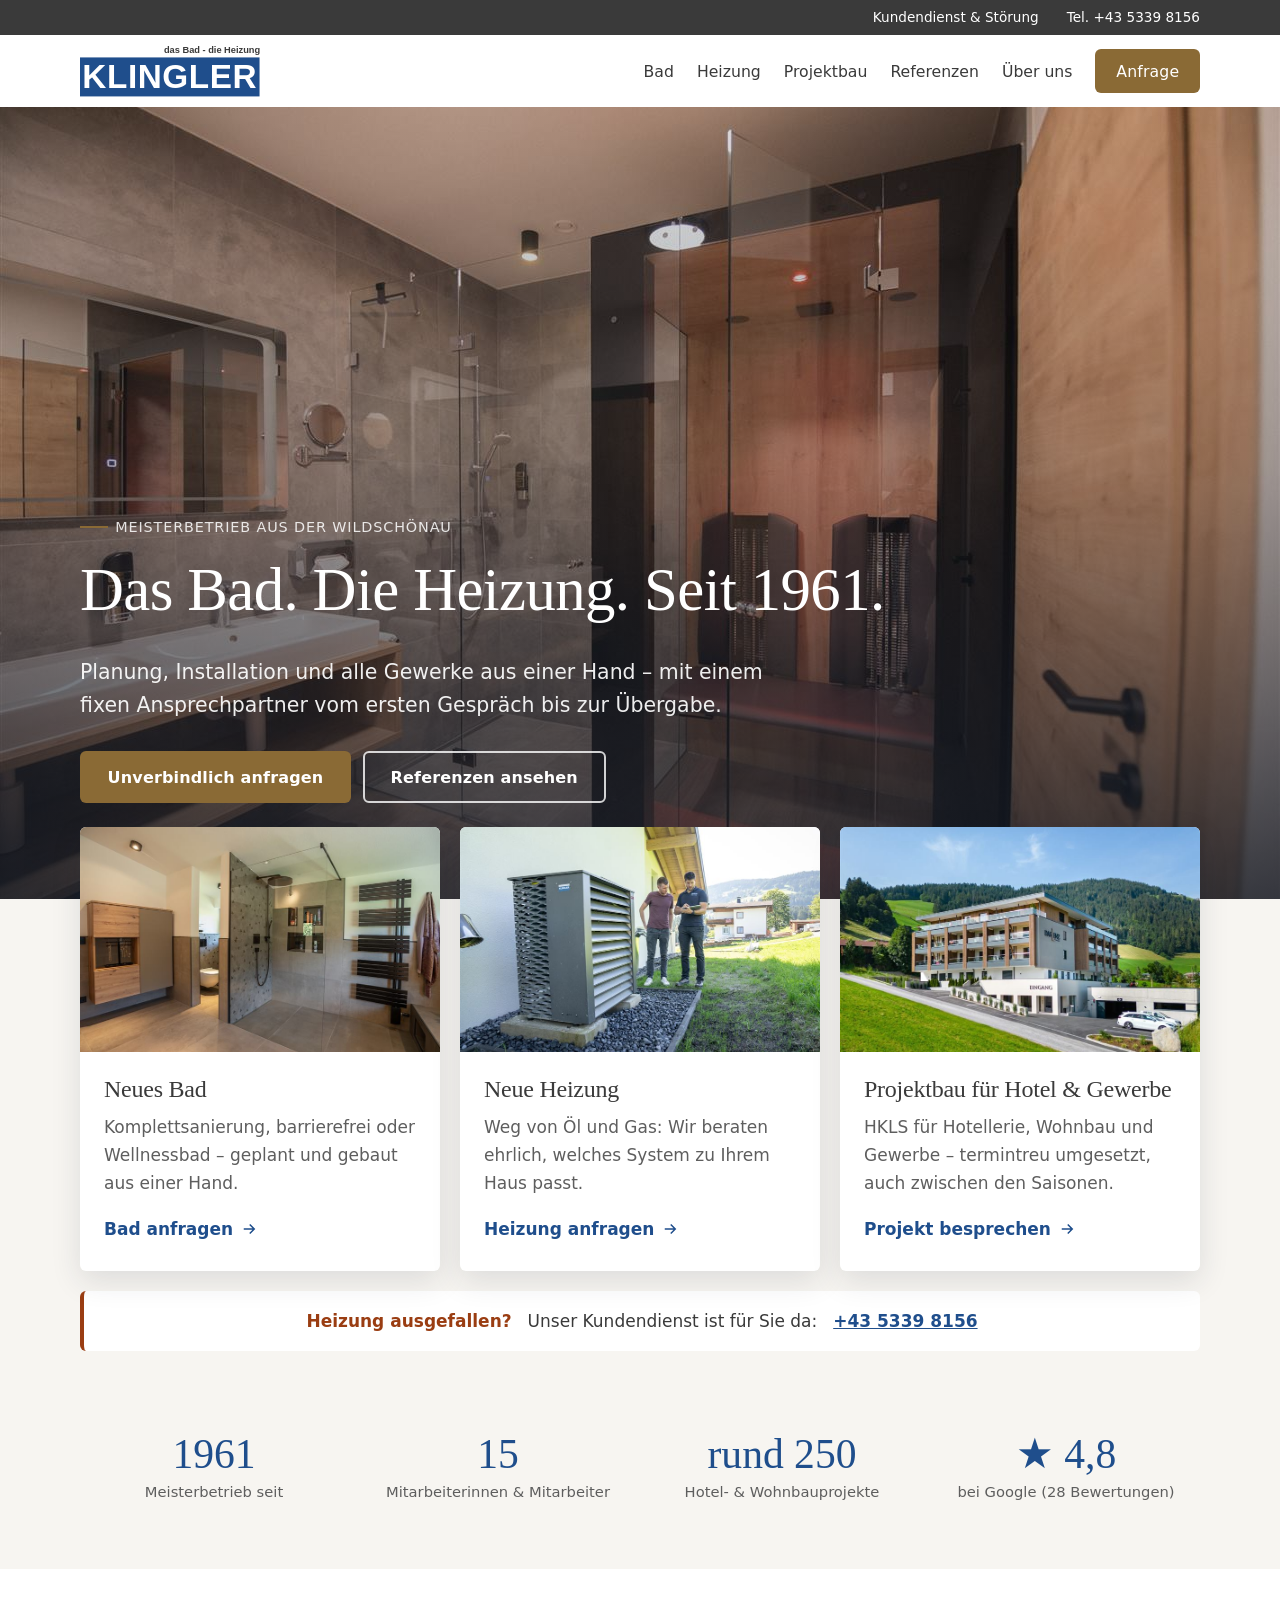
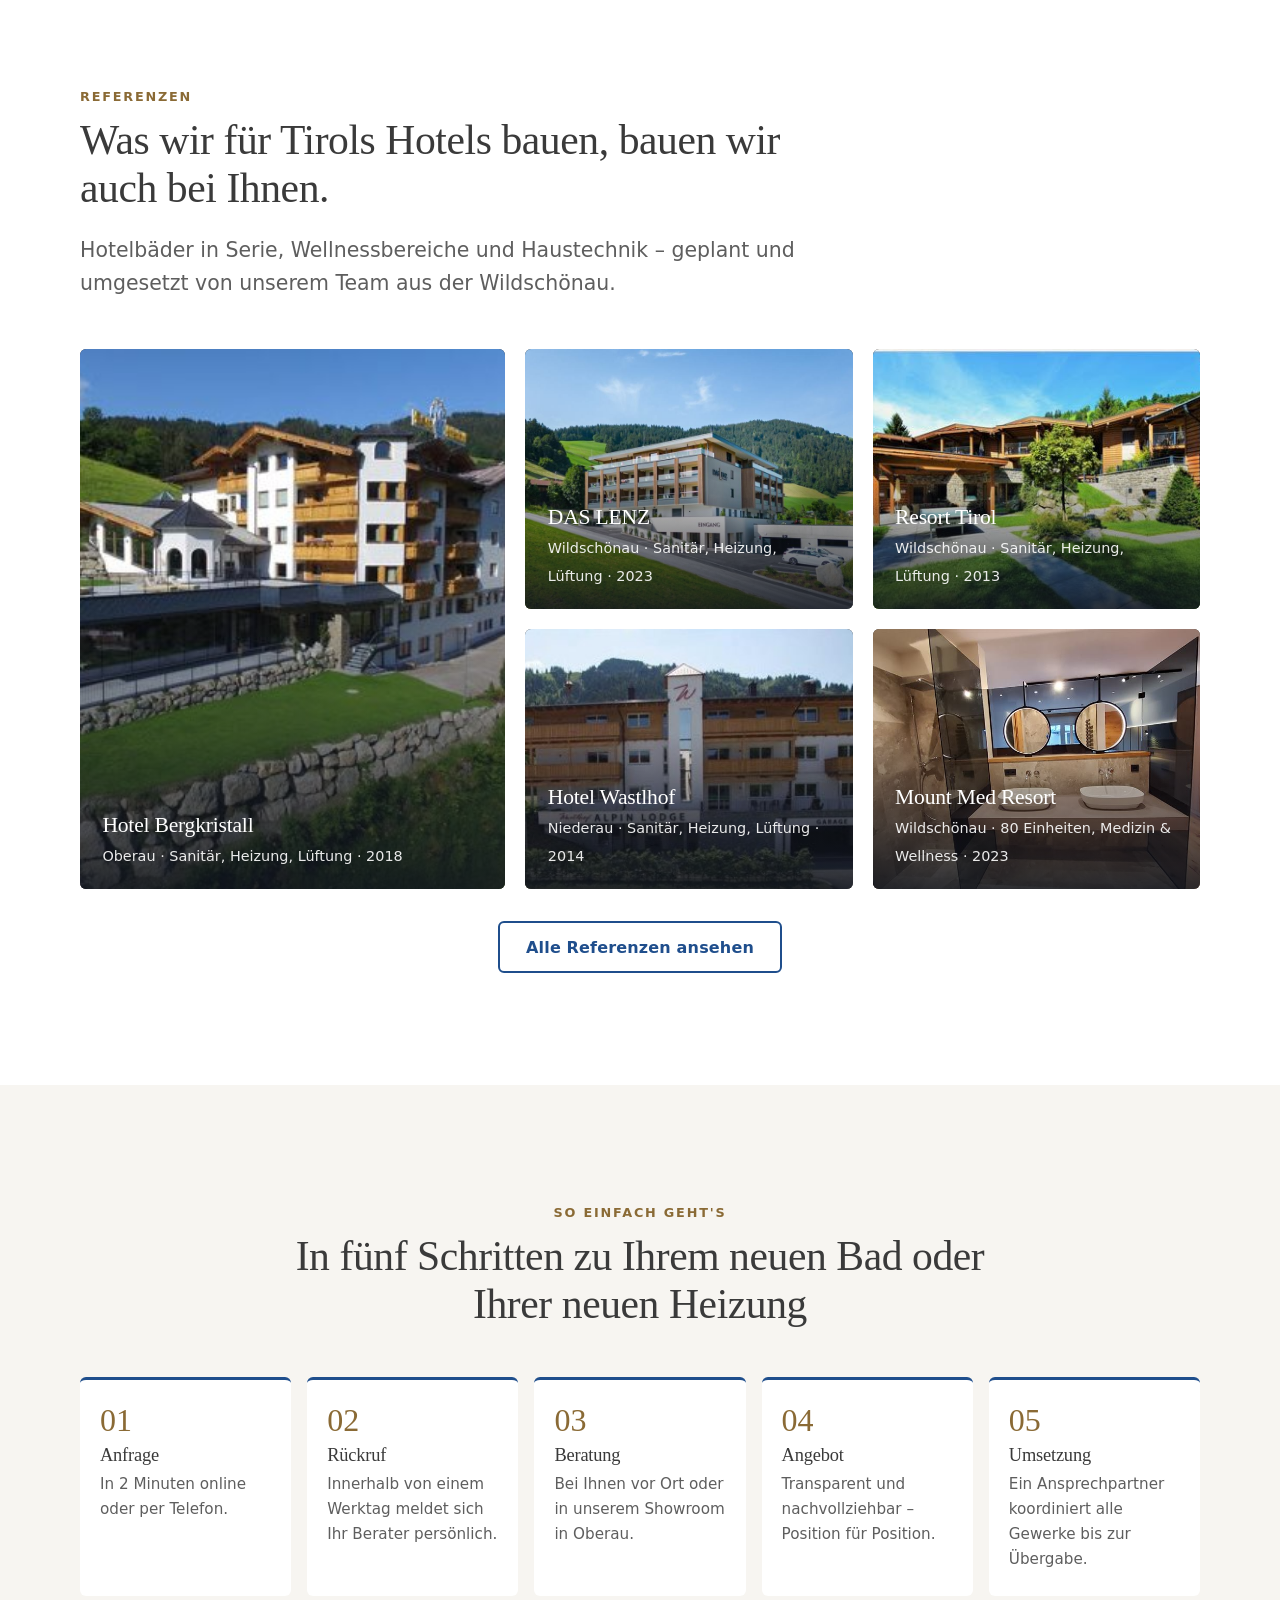
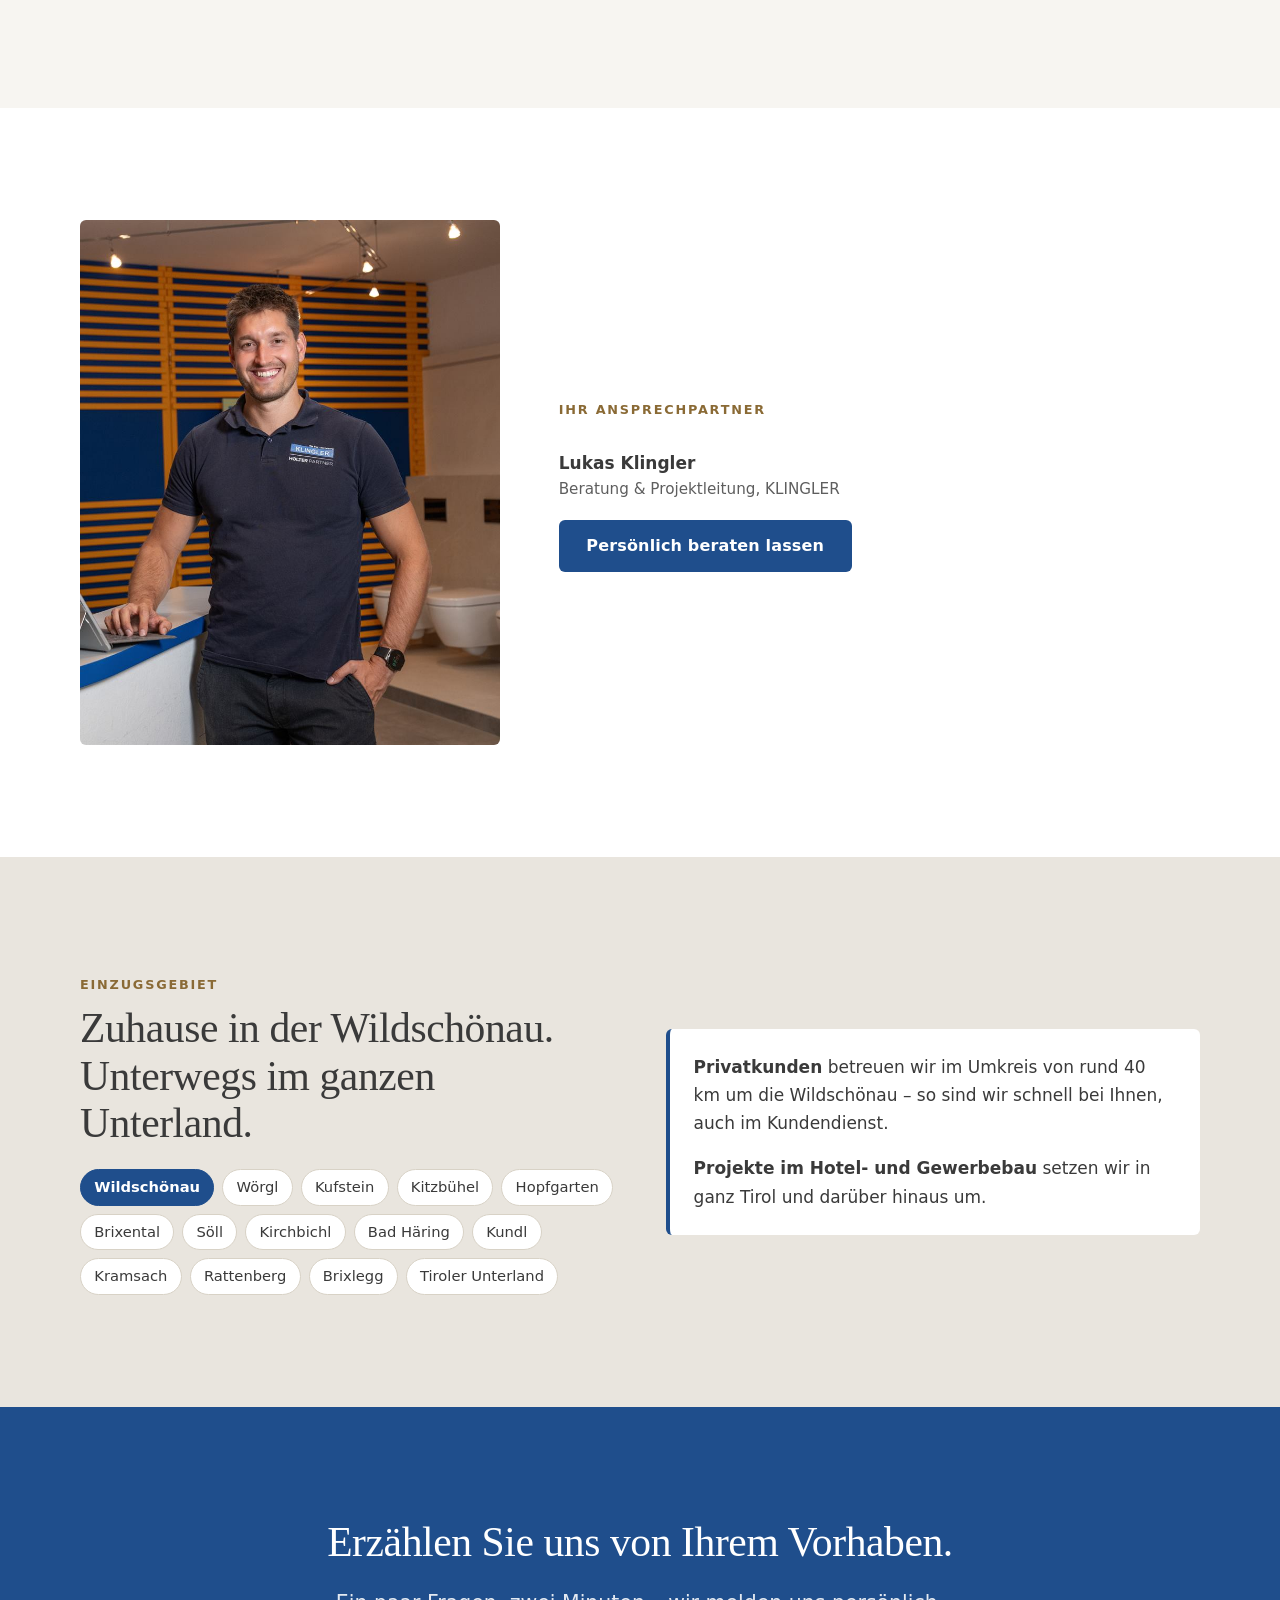
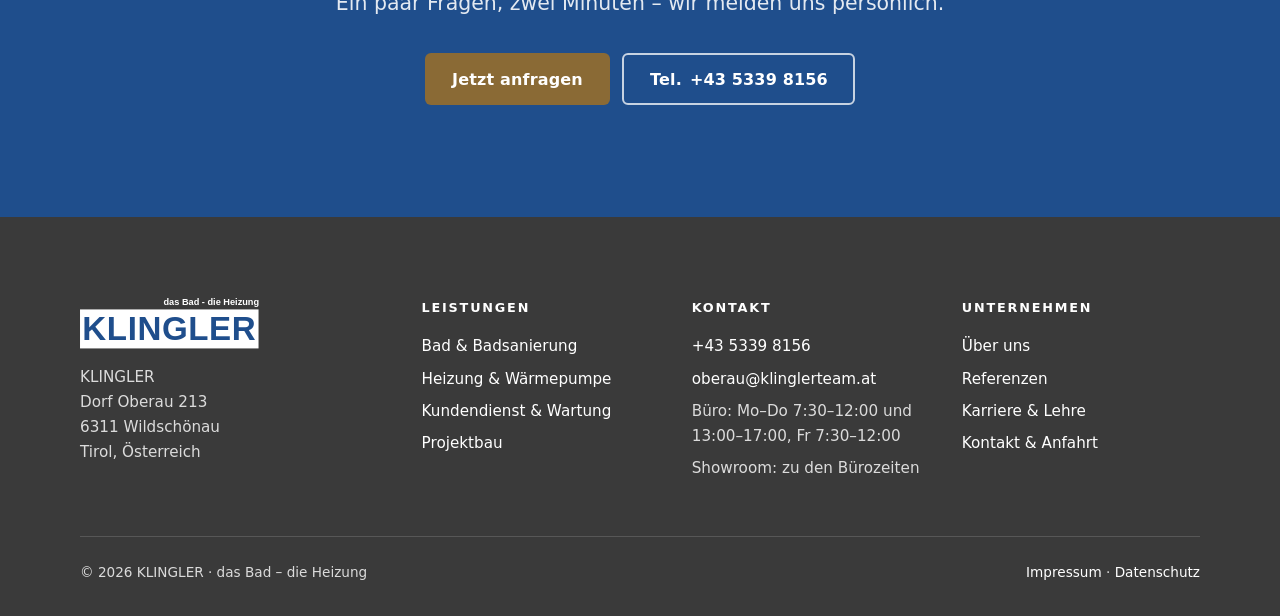
==== commit 59588803: "Add files via upload" ====
--- a/index.html
+++ b/index.html
@@ -369,7 +369,7 @@
       <img class="person__foto reveal" src="assets/img/lukas-klingler-portrait.jpg" width="800" height="1000" loading="lazy" style="object-fit:cover" alt="Lukas Klingler im KLINGLER Showroom">
       <div class="reveal">
         <span class="eyebrow" id="person-titel">Ihr Ansprechpartner</span>
-        <blockquote><span class="ph">[Persönlicher Satz, z. B.: Wir bauen jedes Bad so, als wäre es unser eigenes.]</span></blockquote>
+        <!-- Zitat von Lukas Klingler hier einfügen: <blockquote>…</blockquote> -->
         <p class="person__name">Lukas Klingler<span>Beratung &amp; Projektleitung, KLINGLER</span></p>
         <a class="btn btn--blau" href="anfrage/index.html">Persönlich beraten lassen</a>
       </div>
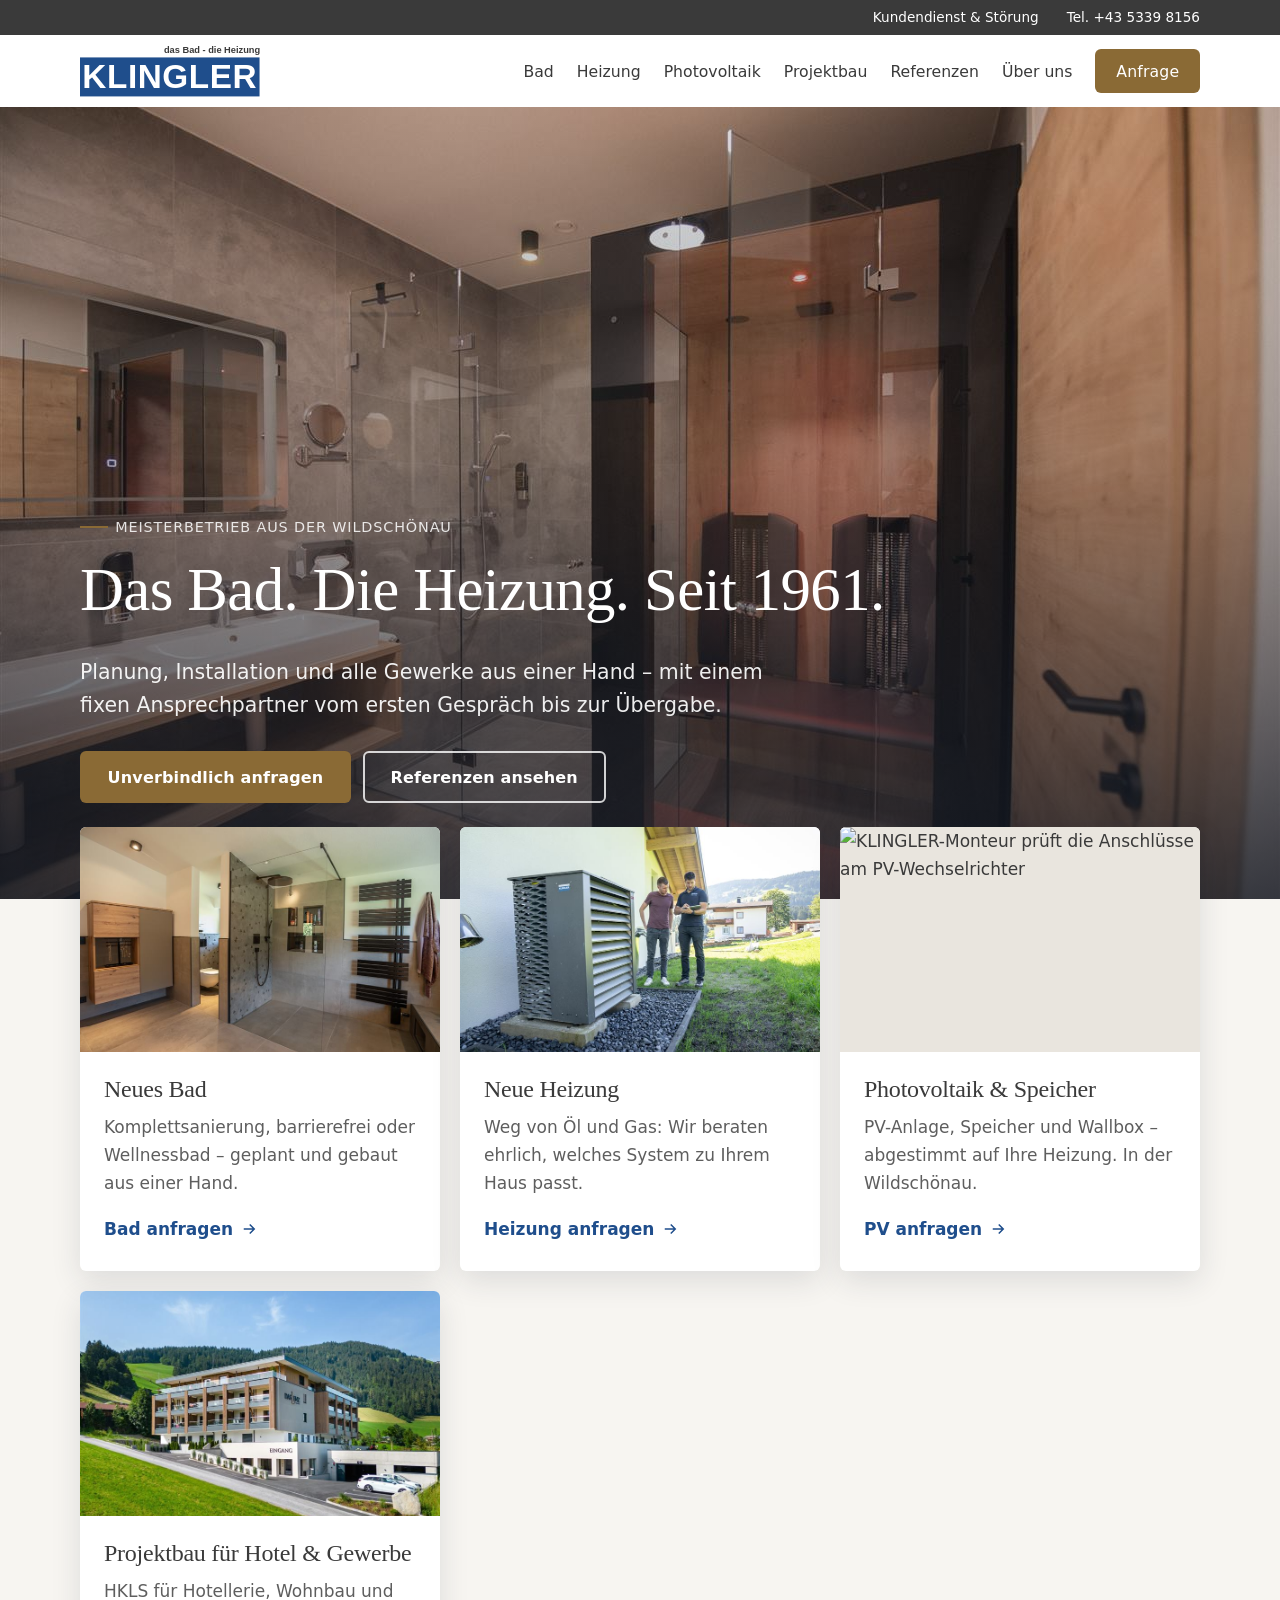
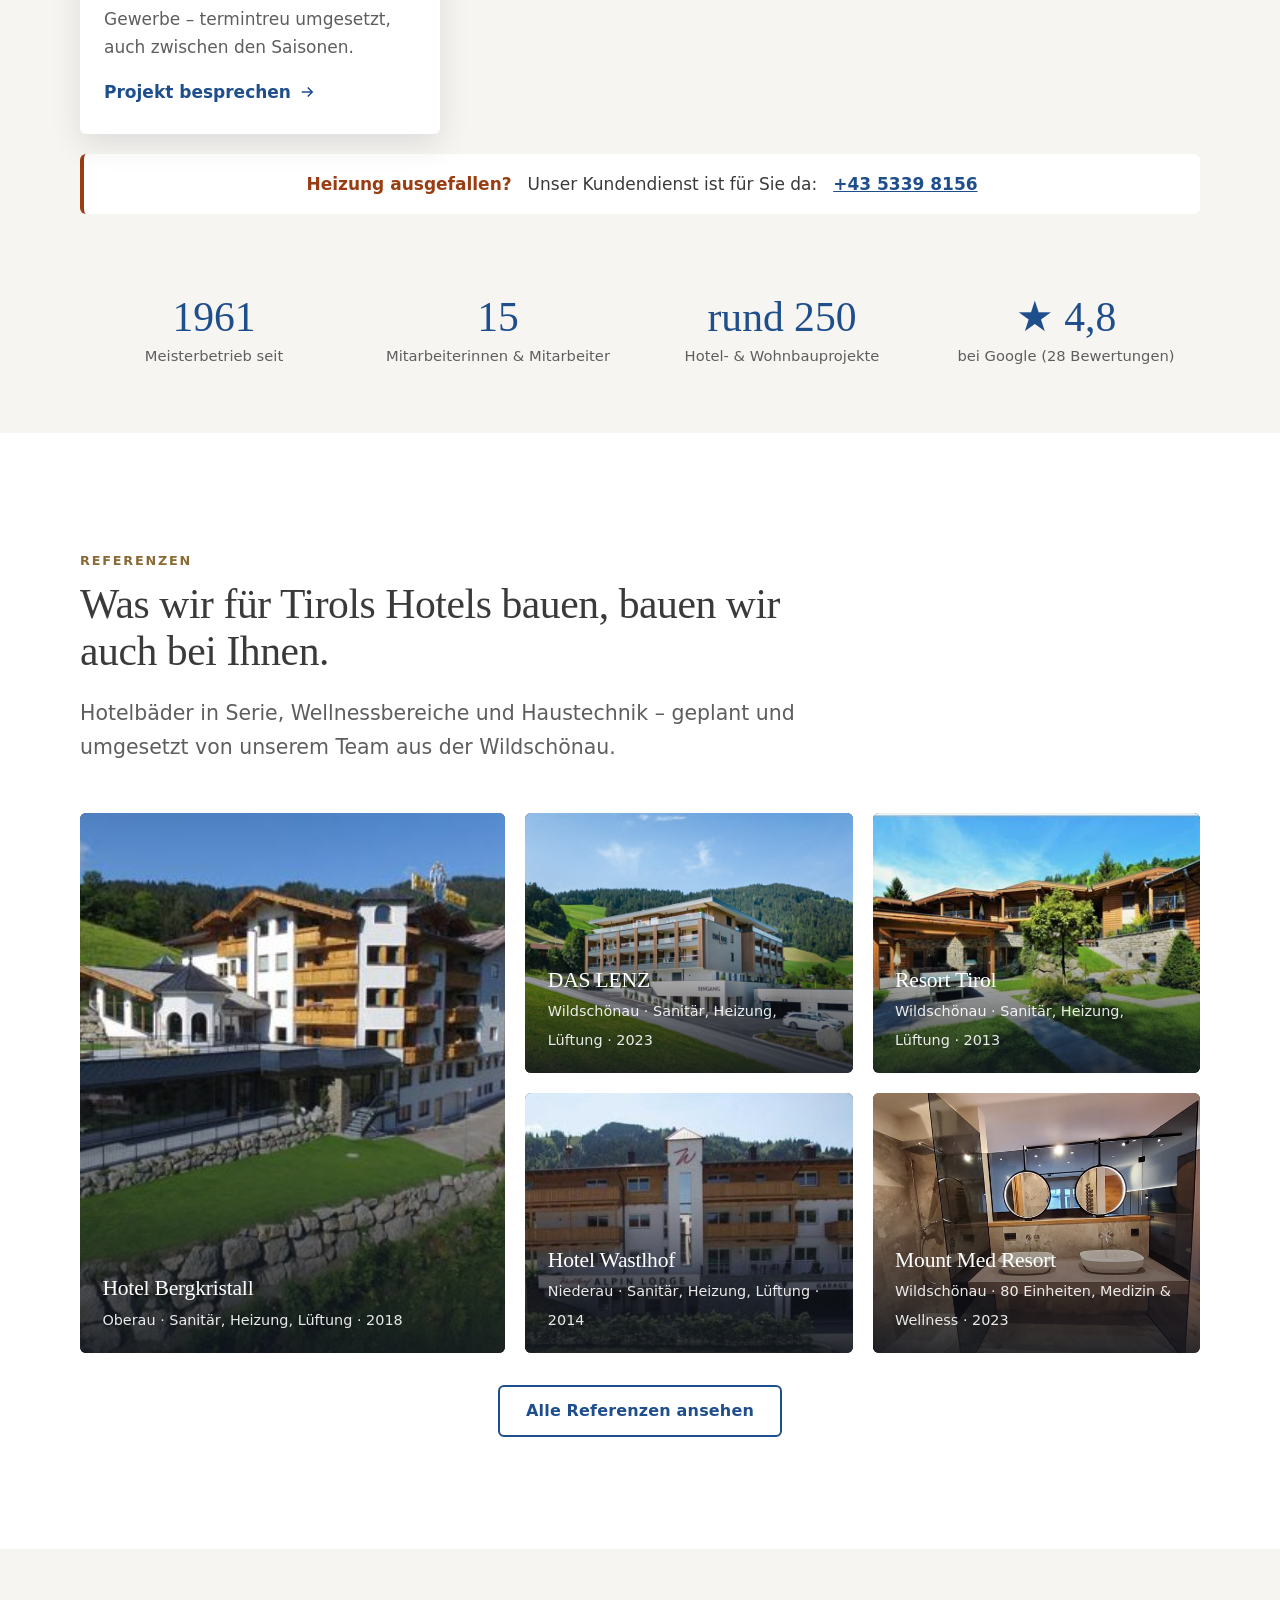
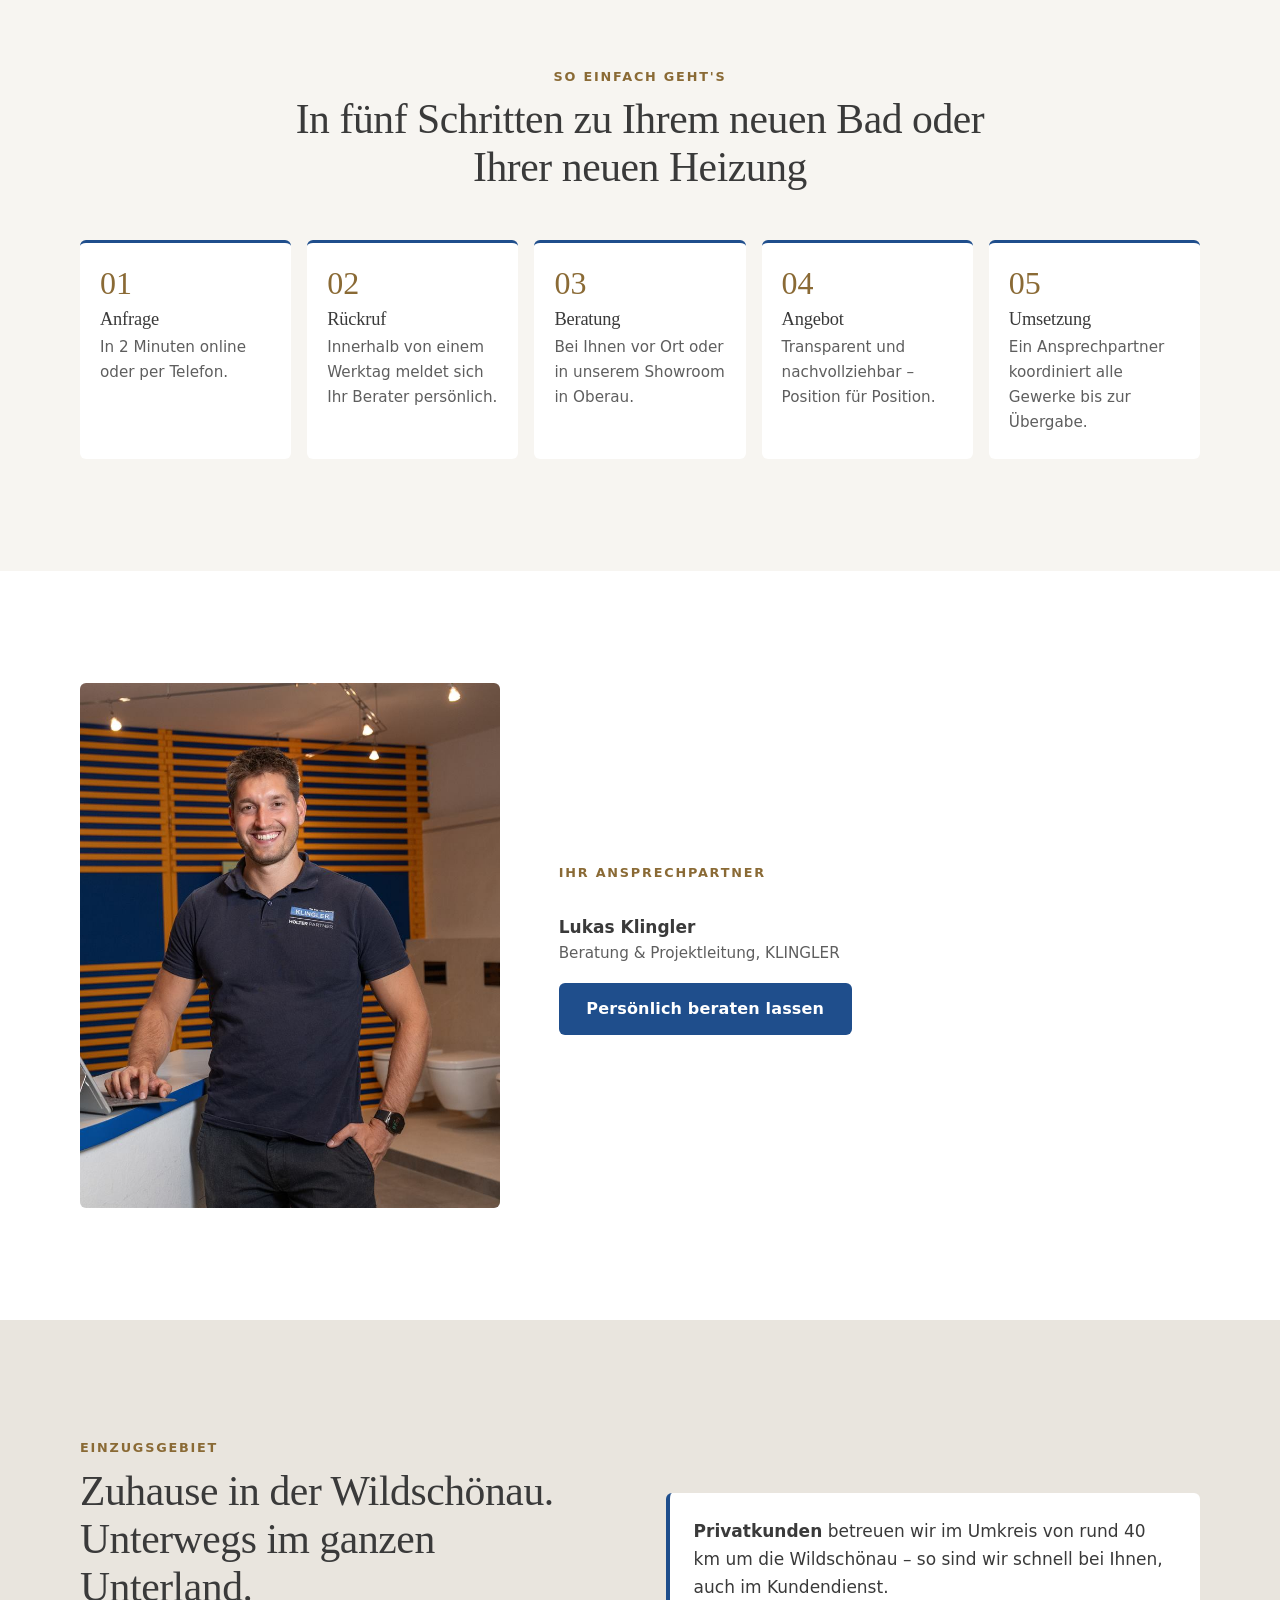
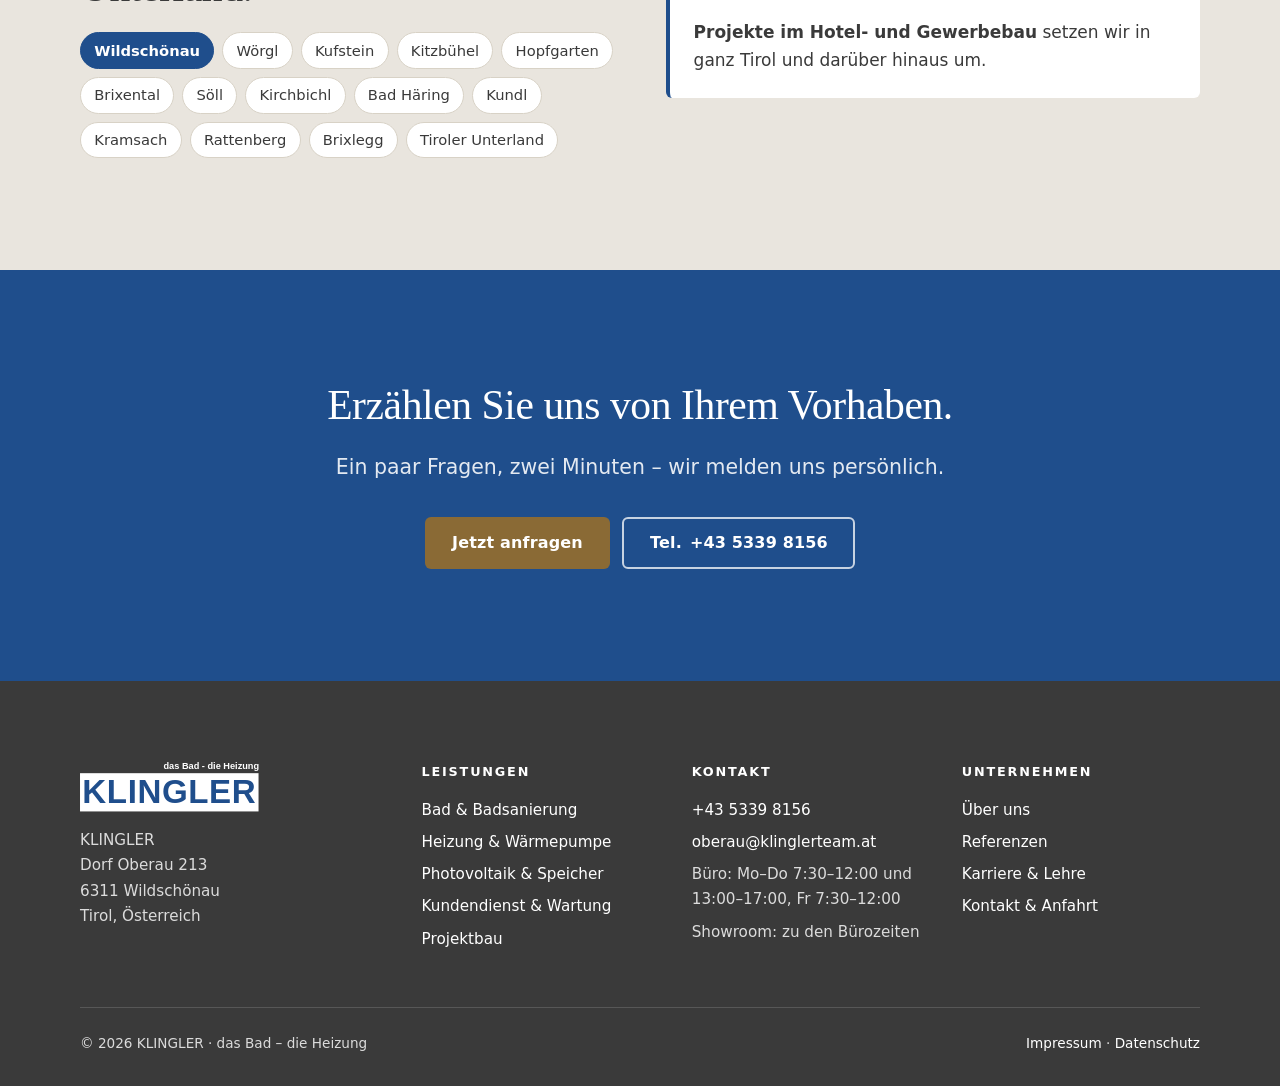
==== commit 9778d907: "Add files via upload" ====
--- a/index.html
+++ b/index.html
@@ -1,26 +1,26 @@
-<!doctype html>
-<html lang="de-AT">
-<head>
-  <meta charset="utf-8">
-  <meta name="viewport" content="width=device-width, initial-scale=1">
-  <title>KLINGLER – Bad &amp; Heizung in der Wildschönau, Wörgl, Kufstein &amp; Kitzbühel</title>
-  <meta name="description" content="Badsanierung, neue Heizung und Wärmepumpe aus einer Hand – vom HKLS-Meisterbetrieb aus Oberau in der Wildschönau. Seit 1961 für Ihr Zuhause im Tiroler Unterland. Jetzt unverbindlich anfragen.">
-  <meta name="theme-color" content="#1f4e8c">
-  <link rel="icon" href="assets/img/favicon.svg" type="image/svg+xml">
-  <link rel="preload" as="image" href="assets/img/lenz-bad-1920.jpg" imagesrcset="assets/img/lenz-bad-800.jpg 800w, assets/img/lenz-bad-1280.jpg 1280w, assets/img/lenz-bad-1920.jpg 1920w" imagesizes="100vw">
-  <link rel="stylesheet" href="assets/css/style.css">
-
-  <meta property="og:type" content="website">
-  <meta property="og:title" content="KLINGLER – das Bad, die Heizung">
-  <meta property="og:description" content="Das Bad. Die Heizung. Seit 1961. Meisterbetrieb aus der Wildschönau – Planung, Installation und alle Gewerke aus einer Hand.">
-  <meta property="og:image" content="https://www.klingler-installationen.at/assets/img/lenz-bad-1280.jpg">
-  <meta property="og:locale" content="de_AT">
-  <script src="config.js" defer></script>
-  <script src="assets/js/main.js" defer></script>
-  <!-- SEO:start -->
-  <link rel="canonical" href="https://www.klingler-installationen.at/">
-  <meta property="og:url" content="https://www.klingler-installationen.at/">
-  <script type="application/ld+json">
+<!doctype html>
+<html lang="de-AT">
+<head>
+  <meta charset="utf-8">
+  <meta name="viewport" content="width=device-width, initial-scale=1">
+  <title>KLINGLER – Bad &amp; Heizung in der Wildschönau, Wörgl, Kufstein &amp; Kitzbühel</title>
+  <meta name="description" content="Badsanierung, neue Heizung und Wärmepumpe aus einer Hand – vom HKLS-Meisterbetrieb aus Oberau in der Wildschönau. Seit 1961 für Ihr Zuhause im Tiroler Unterland. Jetzt unverbindlich anfragen.">
+  <meta name="theme-color" content="#1f4e8c">
+  <link rel="icon" href="assets/img/favicon.svg" type="image/svg+xml">
+  <link rel="preload" as="image" href="assets/img/lenz-bad-1920.jpg" imagesrcset="assets/img/lenz-bad-800.jpg 800w, assets/img/lenz-bad-1280.jpg 1280w, assets/img/lenz-bad-1920.jpg 1920w" imagesizes="100vw">
+  <link rel="stylesheet" href="assets/css/style.css">
+
+  <meta property="og:type" content="website">
+  <meta property="og:title" content="KLINGLER – das Bad, die Heizung">
+  <meta property="og:description" content="Das Bad. Die Heizung. Seit 1961. Meisterbetrieb aus der Wildschönau – Planung, Installation und alle Gewerke aus einer Hand.">
+  <meta property="og:image" content="https://www.klingler-installationen.at/assets/img/lenz-bad-1280.jpg">
+  <meta property="og:locale" content="de_AT">
+  <script src="config.js" defer></script>
+  <script src="assets/js/main.js" defer></script>
+  <!-- SEO:start -->
+  <link rel="canonical" href="https://www.klingler-installationen.at/">
+  <meta property="og:url" content="https://www.klingler-installationen.at/">
+  <script type="application/ld+json">
 {
   "@context": "https://schema.org",
   "@graph": [
@@ -171,300 +171,317 @@
       }
     }
   ]
-}
-  </script>
-  <!-- SEO:end -->
-</head>
-<body>
-<a class="skip-link" href="#inhalt">Zum Inhalt springen</a>
-
-<!-- Topbar (Desktop) -->
-<div class="topbar">
-  <div class="container">
-    <a href="kundendienst/index.html">Kundendienst &amp; Störung</a>
-    <a href="tel:+4353398156" data-tel="buero">Tel. <span data-tel-text>+43 5339 8156</span></a>
-  </div>
-</div>
-
-<!-- Header -->
-<header class="header">
-  <div class="container header__inner">
-    <a class="header__logo" href="index.html" aria-label="KLINGLER Startseite">
-      <img src="assets/img/logo.svg" alt="KLINGLER – das Bad, die Heizung" width="174" height="50">
-    </a>
-    <nav class="nav" aria-label="Hauptnavigation">
-      <ul>
-        <li><a href="bad/index.html">Bad</a></li>
-        <li><a href="heizung/index.html">Heizung</a></li>
-        <li><a href="projektbau/index.html">Projektbau</a></li>
-        <li><a href="referenzen/index.html">Referenzen</a></li>
-        <li><a href="ueber-uns/index.html">Über uns</a></li>
-        <li><a class="btn btn--primaer" href="anfrage/index.html">Anfrage</a></li>
-      </ul>
-    </nav>
-    <button class="menu-toggle" type="button" aria-expanded="false" aria-controls="mobilmenu" aria-label="Menü öffnen">
-      <svg viewBox="0 0 24 24" fill="none" stroke="currentColor" stroke-width="2" stroke-linecap="round" aria-hidden="true"><path d="M3 6h18M3 12h18M3 18h18"/></svg>
-    </button>
-  </div>
-</header>
-
-<nav id="mobilmenu" class="mobilmenu" aria-label="Mobiles Menü">
-  <ul>
-    <li><a href="bad/index.html">Bad &amp; Badsanierung</a></li>
-    <li><a href="heizung/index.html">Heizung &amp; Wärmepumpe</a></li>
-    <li><a href="projektbau/index.html">Projektbau</a></li>
-    <li><a href="referenzen/index.html">Referenzen</a></li>
-    <li><a href="ueber-uns/index.html">Über uns</a></li>
-    <li><a href="kundendienst/index.html">Kundendienst &amp; Störung</a></li>
-    <li><a href="kontakt/index.html">Kontakt</a></li>
-  </ul>
-  <a class="btn btn--primaer" href="anfrage/index.html">Unverbindlich anfragen</a>
-  <a class="btn btn--outline" href="tel:+4353398156" data-tel="buero">Anrufen: <span data-tel-text>+43 5339 8156</span></a>
-  <p class="mobilmenu__kontakt">KLINGLER · Dorf Oberau 213 · 6311 Wildschönau</p>
-</nav>
-
-<main id="inhalt">
-
-  <!-- S1 · Hero -->
-  <section class="hero" aria-labelledby="hero-titel">
-    <picture class="hero__bild">
-      <img src="assets/img/lenz-bad-1920.jpg"
-           srcset="assets/img/lenz-bad-800.jpg 800w, assets/img/lenz-bad-1280.jpg 1280w, assets/img/lenz-bad-1920.jpg 1920w"
-           sizes="100vw" width="1920" height="1280" fetchpriority="high"
-           alt="Hotelbad mit bodenebener Glasdusche, Doppelwaschtisch aus Eiche und Infrarotkabine – umgesetzt von KLINGLER im Hotel DAS LENZ, Wildschönau">
-    </picture>
-    <div class="container hero__inhalt">
-      <span class="hero__ort">Meisterbetrieb aus der Wildschönau</span>
-      <h1 id="hero-titel">Das Bad. Die Heizung. Seit 1961.</h1>
-      <p class="lead">Planung, Installation und alle Gewerke aus einer Hand – mit einem fixen Ansprechpartner vom ersten Gespräch bis zur Übergabe.</p>
-      <div class="hero__buttons">
-        <a class="btn btn--primaer" href="anfrage/index.html">Unverbindlich anfragen</a>
-        <a class="btn btn--ghost" href="referenzen/index.html">Referenzen ansehen</a>
-      </div>
-    </div>
-  </section>
-
-  <!-- S2 · Drei Einstiege -->
-  <section class="einstiege" aria-label="Wählen Sie Ihr Vorhaben">
-    <div class="container">
-      <div class="einstiege__grid">
-        <a class="kachel reveal" href="anfrage/index.html?thema=bad">
-          <div class="kachel__bild">
-            <img src="assets/img/privatbad-dusche-800.jpg" width="800" height="533" loading="lazy"
-                 alt="Bodenebene Dusche mit Glaswand und Handtuchheizkörper in einem Privatbad">
-          </div>
-          <div class="kachel__text">
-            <h3>Neues Bad</h3>
-            <p>Komplettsanierung, barrierefrei oder Wellnessbad – geplant und gebaut aus einer Hand.</p>
-            <span class="kachel__link">Bad anfragen
-              <svg viewBox="0 0 24 24" fill="none" stroke="currentColor" stroke-width="2" aria-hidden="true"><path d="M5 12h14M13 6l6 6-6 6"/></svg>
-            </span>
-          </div>
-        </a>
-
-        <a class="kachel reveal" href="anfrage/index.html?thema=heizung">
-          <div class="kachel__bild">
-            <img src="assets/img/waermepumpe-uebergabe-800.jpg" width="800" height="533" loading="lazy" alt="Übergabe einer neuen Luft-Wärmepumpe an den Kunden">
-          </div>
-          <div class="kachel__text">
-            <h3>Neue Heizung</h3>
-            <p>Weg von Öl und Gas: Wir beraten ehrlich, welches System zu Ihrem Haus passt.</p>
-            <span class="kachel__link">Heizung anfragen
-              <svg viewBox="0 0 24 24" fill="none" stroke="currentColor" stroke-width="2" aria-hidden="true"><path d="M5 12h14M13 6l6 6-6 6"/></svg>
-            </span>
-          </div>
-        </a>
-
-        <a class="kachel reveal" href="anfrage/index.html?thema=projekt">
-          <div class="kachel__bild">
-            <img src="assets/img/das-lenz-800.jpg" width="800" height="600" loading="lazy"
-                 alt="Hotel DAS LENZ in der Wildschönau – Außenansicht mit Holzfassade vor grünen Almwiesen">
-          </div>
-          <div class="kachel__text">
-            <h3>Projektbau für Hotel &amp; Gewerbe</h3>
-            <p>HKLS für Hotellerie, Wohnbau und Gewerbe – termintreu umgesetzt, auch zwischen den Saisonen.</p>
-            <span class="kachel__link">Projekt besprechen
-              <svg viewBox="0 0 24 24" fill="none" stroke="currentColor" stroke-width="2" aria-hidden="true"><path d="M5 12h14M13 6l6 6-6 6"/></svg>
-            </span>
-          </div>
-        </a>
-      </div>
-
-      <p class="stoerung reveal">
-        <strong>Heizung ausgefallen?</strong>
-        <span>Unser Kundendienst ist für Sie da:</span>
-        <a href="kundendienst/index.html" data-tel="kundendienst"><span data-tel-text>+43 5339 8156</span></a>
-      </p>
-    </div>
-  </section>
-
-  <!-- S3 · Vertrauensleiste -->
-  <section class="vertrauen" aria-label="KLINGLER in Zahlen">
-    <div class="container">
-      <div class="vertrauen__grid">
-        <div class="reveal"><span class="vertrauen__zahl">1961</span><span class="vertrauen__label">Meisterbetrieb seit</span></div>
-        <div class="reveal"><span class="vertrauen__zahl">15</span><span class="vertrauen__label">Mitarbeiterinnen &amp; Mitarbeiter</span></div>
-        <div class="reveal"><span class="vertrauen__zahl">rund 250</span><span class="vertrauen__label">Hotel- &amp; Wohnbauprojekte</span></div>
-        <div class="reveal"><span class="vertrauen__zahl">★ 4,8</span><span class="vertrauen__label">bei Google (28 Bewertungen)</span></div>
-      </div>
-    </div>
-  </section>
-
-  <!-- S4 · Referenz-Teaser -->
-  <section class="section section--weiss" aria-labelledby="ref-titel">
-    <div class="container">
-      <div class="section__kopf reveal">
-        <span class="eyebrow">Referenzen</span>
-        <h2 id="ref-titel">Was wir für Tirols Hotels bauen, bauen wir auch bei Ihnen.</h2>
-        <p class="lead">Hotelbäder in Serie, Wellnessbereiche und Haustechnik – geplant und umgesetzt von unserem Team aus der Wildschönau.</p>
-      </div>
-      <div class="referenzen__grid">
-        <a class="ref-karte ref-karte--gross reveal" href="referenzen/index.html">
-          <img src="assets/img/ref-bergkristall.jpg" width="527" height="360" loading="lazy" alt="Hotel Bergkristall in Oberau – Außenansicht mit Wellnessbereich">
-          <div class="ref-karte__text"><h3>Hotel Bergkristall</h3><span>Oberau · Sanitär, Heizung, Lüftung · 2018</span></div>
-        </a>
-        <a class="ref-karte reveal" href="referenzen/index.html">
-          <img src="assets/img/das-lenz-800.jpg" width="800" height="600" loading="lazy" alt="Hotel DAS LENZ in der Wildschönau">
-          <div class="ref-karte__text"><h3>DAS LENZ</h3><span>Wildschönau · Sanitär, Heizung, Lüftung · 2023</span></div>
-        </a>
-        <a class="ref-karte reveal" href="referenzen/index.html">
-          <img src="assets/img/ref-resort-tirol.jpg" width="447" height="270" loading="lazy" alt="Resort Tirol in der Wildschönau – Chalets mit Garten">
-          <div class="ref-karte__text"><h3>Resort Tirol</h3><span>Wildschönau · Sanitär, Heizung, Lüftung · 2013</span></div>
-        </a>
-        <a class="ref-karte reveal" href="referenzen/index.html">
-          <img src="assets/img/ref-wastlhof.jpg" width="514" height="243" loading="lazy" alt="Hotel Wastlhof Alpin Lodge in Niederau">
-          <div class="ref-karte__text"><h3>Hotel Wastlhof</h3><span>Niederau · Sanitär, Heizung, Lüftung · 2014</span></div>
-        </a>
-        <a class="ref-karte reveal" href="referenzen/index.html">
-          <img src="assets/img/mountmed-bad1-800.jpg" width="800" height="500" loading="lazy" alt="Mount Med Resort, Wildschönau: Hotelbad mit Doppelwaschtisch, runden Spiegeln und Glasdusche">
-          <div class="ref-karte__text"><h3>Mount Med Resort</h3><span>Wildschönau · 80 Einheiten, Medizin &amp; Wellness · 2023</span></div>
-        </a>
-      </div>
-      <div class="referenzen__fuss reveal">
-        <a class="btn btn--outline" href="referenzen/index.html">Alle Referenzen ansehen</a>
-      </div>
-    </div>
-  </section>
-
-  <!-- S5 · Ablauf -->
-  <section class="section" aria-labelledby="ablauf-titel">
-    <div class="container">
-      <div class="section__kopf section__kopf--mitte reveal">
-        <span class="eyebrow">So einfach geht's</span>
-        <h2 id="ablauf-titel">In fünf Schritten zu Ihrem neuen Bad oder Ihrer neuen Heizung</h2>
-      </div>
-      <ol class="ablauf">
-        <li class="reveal"><h3>Anfrage</h3><p>In 2 Minuten online oder per Telefon.</p></li>
-        <li class="reveal"><h3>Rückruf</h3><p>Innerhalb von einem Werktag meldet sich Ihr Berater persönlich.</p></li>
-        <li class="reveal"><h3>Beratung</h3><p>Bei Ihnen vor Ort oder in unserem Showroom in Oberau.</p></li>
-        <li class="reveal"><h3>Angebot</h3><p>Transparent und nachvollziehbar – Position für Position.</p></li>
-        <li class="reveal"><h3>Umsetzung</h3><p>Ein Ansprechpartner koordiniert alle Gewerke bis zur Übergabe.</p></li>
-      </ol>
-    </div>
-  </section>
-
-  <!-- S6 · Ansprechpartner -->
-  <section class="section section--weiss" aria-labelledby="person-titel">
-    <div class="container person">
-      <img class="person__foto reveal" src="assets/img/lukas-klingler-portrait.jpg" width="800" height="1000" loading="lazy" style="object-fit:cover" alt="Lukas Klingler im KLINGLER Showroom">
-      <div class="reveal">
-        <span class="eyebrow" id="person-titel">Ihr Ansprechpartner</span>
-        <!-- Zitat von Lukas Klingler hier einfügen: <blockquote>…</blockquote> -->
-        <p class="person__name">Lukas Klingler<span>Beratung &amp; Projektleitung, KLINGLER</span></p>
-        <a class="btn btn--blau" href="anfrage/index.html">Persönlich beraten lassen</a>
-      </div>
-    </div>
-  </section>
-
-  <!-- S7 · Einzugsgebiet -->
-  <section class="section section--stein" aria-labelledby="gebiet-titel">
-    <div class="container gebiet">
-      <div class="reveal">
-        <span class="eyebrow">Einzugsgebiet</span>
-        <h2 id="gebiet-titel">Zuhause in der Wildschönau. Unterwegs im ganzen Unterland.</h2>
-        <ul class="orte" aria-label="Orte im Einzugsgebiet">
-          <li class="orte--zentrum">Wildschönau</li>
-          <li>Wörgl</li><li>Kufstein</li><li>Kitzbühel</li><li>Hopfgarten</li><li>Brixental</li>
-          <li>Söll</li><li>Kirchbichl</li><li>Bad Häring</li><li>Kundl</li><li>Kramsach</li>
-          <li>Rattenberg</li><li>Brixlegg</li><li>Tiroler Unterland</li>
-        </ul>
-      </div>
-      <div class="gebiet__hinweis reveal">
-        <p><strong>Privatkunden</strong> betreuen wir im Umkreis von rund 40 km um die Wildschönau – so sind wir schnell bei Ihnen, auch im Kundendienst.</p>
-        <p><strong>Projekte im Hotel- und Gewerbebau</strong> setzen wir in ganz Tirol und darüber hinaus um.</p>
-      </div>
-    </div>
-  </section>
-
-  <!-- S8 · Abschluss-CTA -->
-  <section class="section cta-band" aria-labelledby="cta-titel">
-    <div class="container reveal">
-      <h2 id="cta-titel">Erzählen Sie uns von Ihrem Vorhaben.</h2>
-      <p class="lead">Ein paar Fragen, zwei Minuten – wir melden uns persönlich.</p>
-      <div class="cta-band__buttons">
-        <a class="btn btn--primaer" href="anfrage/index.html">Jetzt anfragen</a>
-        <a class="btn btn--outline" href="tel:+4353398156" data-tel="buero">Tel. <span data-tel-text>+43 5339 8156</span></a>
-        <a class="btn btn--outline" href="#" data-whatsapp hidden>WhatsApp</a>
-      </div>
-    </div>
-  </section>
-
-</main>
-
-<!-- Footer -->
-<footer class="footer">
-  <div class="container">
-    <div class="footer__grid">
-      <div>
-        <img class="footer__logo" src="assets/img/logo-hell.svg" alt="KLINGLER – das Bad, die Heizung" width="180" height="52">
-        <p>KLINGLER<br>Dorf Oberau 213<br>6311 Wildschönau<br>Tirol, Österreich</p>
-      </div>
-      <div>
-        <h4>Leistungen</h4>
-        <ul>
-          <li><a href="bad/index.html">Bad &amp; Badsanierung</a></li>
-          <li><a href="heizung/index.html">Heizung &amp; Wärmepumpe</a></li>
-          <li><a href="kundendienst/index.html">Kundendienst &amp; Wartung</a></li>
-          <li><a href="projektbau/index.html">Projektbau</a></li>
-        </ul>
-      </div>
-      <div>
-        <h4>Kontakt</h4>
-        <ul>
-          <li><a href="tel:+4353398156" data-tel="buero"><span data-tel-text>+43 5339 8156</span></a></li>
-          <li><a href="mailto:oberau@klinglerteam.at">oberau@klinglerteam.at</a></li>
-          <li>Büro: Mo–Do 7:30–12:00 und 13:00–17:00, Fr 7:30–12:00</li>
-          <li>Showroom: zu den Bürozeiten</li>
-        </ul>
-      </div>
-      <div>
-        <h4>Unternehmen</h4>
-        <ul>
-          <li><a href="ueber-uns/index.html">Über uns</a></li>
-          <li><a href="referenzen/index.html">Referenzen</a></li>
-          <li><a href="karriere/index.html">Karriere &amp; Lehre</a></li>
-          <li><a href="kontakt/index.html">Kontakt &amp; Anfahrt</a></li>
-        </ul>
-      </div>
-    </div>
-    <div class="footer__unten">
-      <span>© <span id="jahr">2026</span> KLINGLER · das Bad – die Heizung</span>
-      <span><a href="impressum/index.html">Impressum</a> · <a href="datenschutz/index.html">Datenschutz</a></span>
-    </div>
-  </div>
-</footer>
-
-<!-- Mobile CTA-Leiste -->
-<div class="cta-leiste">
-  <a class="cta-leiste__anruf" href="tel:+4353398156" data-tel="buero">
-    <svg viewBox="0 0 24 24" fill="none" stroke="currentColor" stroke-width="2" stroke-linecap="round" stroke-linejoin="round" aria-hidden="true"><path d="M22 16.9v3a2 2 0 0 1-2.2 2 19.8 19.8 0 0 1-8.6-3.1 19.5 19.5 0 0 1-6-6A19.8 19.8 0 0 1 2.1 4.2 2 2 0 0 1 4.1 2h3a2 2 0 0 1 2 1.7c.1.9.4 1.8.7 2.7a2 2 0 0 1-.5 2.1L8 9.8a16 16 0 0 0 6 6l1.3-1.3a2 2 0 0 1 2.1-.4c.9.3 1.8.6 2.7.7a2 2 0 0 1 1.7 2z"/></svg>
-    Anrufen
-  </a>
-  <a class="cta-leiste__anfrage" href="anfrage/index.html">
-    <svg viewBox="0 0 24 24" fill="none" stroke="currentColor" stroke-width="2" stroke-linecap="round" stroke-linejoin="round" aria-hidden="true"><path d="M4 4h16v12H5.2L4 17.2V4z"/><path d="M8 9h8M8 12h5"/></svg>
-    Anfrage
-  </a>
-</div>
-
-</body>
-</html>
+}
+  </script>
+  <!-- SEO:end -->
+</head>
+<body>
+<a class="skip-link" href="#inhalt">Zum Inhalt springen</a>
+
+<!-- Topbar (Desktop) -->
+<div class="topbar">
+  <div class="container">
+    <a href="kundendienst/index.html">Kundendienst &amp; Störung</a>
+    <a href="tel:+4353398156" data-tel="buero">Tel. <span data-tel-text>+43 5339 8156</span></a>
+  </div>
+</div>
+
+<!-- Header -->
+<header class="header">
+  <div class="container header__inner">
+    <a class="header__logo" href="index.html" aria-label="KLINGLER Startseite">
+      <img src="assets/img/logo.svg" alt="KLINGLER – das Bad, die Heizung" width="174" height="50">
+    </a>
+    <nav class="nav" aria-label="Hauptnavigation">
+      <ul>
+        <li><a href="bad/index.html">Bad</a></li>
+        <li><a href="heizung/index.html">Heizung</a></li>
+        <li><a href="photovoltaik/index.html">Photovoltaik</a></li>
+        <li><a href="projektbau/index.html">Projektbau</a></li>
+        <li><a href="referenzen/index.html">Referenzen</a></li>
+        <li><a href="ueber-uns/index.html">Über uns</a></li>
+        <li><a class="btn btn--primaer" href="anfrage/index.html">Anfrage</a></li>
+      </ul>
+    </nav>
+    <button class="menu-toggle" type="button" aria-expanded="false" aria-controls="mobilmenu" aria-label="Menü öffnen">
+      <svg viewBox="0 0 24 24" fill="none" stroke="currentColor" stroke-width="2" stroke-linecap="round" aria-hidden="true"><path d="M3 6h18M3 12h18M3 18h18"/></svg>
+    </button>
+  </div>
+</header>
+
+<nav id="mobilmenu" class="mobilmenu" aria-label="Mobiles Menü">
+  <ul>
+    <li><a href="bad/index.html">Bad &amp; Badsanierung</a></li>
+    <li><a href="heizung/index.html">Heizung &amp; Wärmepumpe</a></li>
+    <li><a href="photovoltaik/index.html">Photovoltaik &amp; Speicher</a></li>
+    <li><a href="projektbau/index.html">Projektbau</a></li>
+    <li><a href="referenzen/index.html">Referenzen</a></li>
+    <li><a href="ueber-uns/index.html">Über uns</a></li>
+    <li><a href="kundendienst/index.html">Kundendienst &amp; Störung</a></li>
+    <li><a href="kontakt/index.html">Kontakt</a></li>
+  </ul>
+  <a class="btn btn--primaer" href="anfrage/index.html">Unverbindlich anfragen</a>
+  <a class="btn btn--outline" href="tel:+4353398156" data-tel="buero">Anrufen: <span data-tel-text>+43 5339 8156</span></a>
+  <p class="mobilmenu__kontakt">KLINGLER · Dorf Oberau 213 · 6311 Wildschönau</p>
+</nav>
+
+<main id="inhalt">
+
+  <!-- S1 · Hero -->
+  <section class="hero" aria-labelledby="hero-titel">
+    <picture class="hero__bild">
+      <img src="assets/img/lenz-bad-1920.jpg"
+           srcset="assets/img/lenz-bad-800.jpg 800w, assets/img/lenz-bad-1280.jpg 1280w, assets/img/lenz-bad-1920.jpg 1920w"
+           sizes="100vw" width="1920" height="1280" fetchpriority="high"
+           alt="Hotelbad mit bodenebener Glasdusche, Doppelwaschtisch aus Eiche und Infrarotkabine – umgesetzt von KLINGLER im Hotel DAS LENZ, Wildschönau">
+    </picture>
+    <div class="container hero__inhalt">
+      <span class="hero__ort">Meisterbetrieb aus der Wildschönau</span>
+      <h1 id="hero-titel">Das Bad. Die Heizung. Seit 1961.</h1>
+      <p class="lead">Planung, Installation und alle Gewerke aus einer Hand – mit einem fixen Ansprechpartner vom ersten Gespräch bis zur Übergabe.</p>
+      <div class="hero__buttons">
+        <a class="btn btn--primaer" href="anfrage/index.html">Unverbindlich anfragen</a>
+        <a class="btn btn--ghost" href="referenzen/index.html">Referenzen ansehen</a>
+      </div>
+    </div>
+  </section>
+
+  <!-- S2 · Drei Einstiege -->
+  <section class="einstiege" aria-label="Wählen Sie Ihr Vorhaben">
+    <div class="container">
+      <div class="einstiege__grid">
+        <a class="kachel reveal" href="anfrage/index.html?thema=bad">
+          <div class="kachel__bild">
+            <img src="assets/img/privatbad-dusche-800.jpg" width="800" height="533" loading="lazy"
+                 alt="Bodenebene Dusche mit Glaswand und Handtuchheizkörper in einem Privatbad">
+          </div>
+          <div class="kachel__text">
+            <h3>Neues Bad</h3>
+            <p>Komplettsanierung, barrierefrei oder Wellnessbad – geplant und gebaut aus einer Hand.</p>
+            <span class="kachel__link">Bad anfragen
+              <svg viewBox="0 0 24 24" fill="none" stroke="currentColor" stroke-width="2" aria-hidden="true"><path d="M5 12h14M13 6l6 6-6 6"/></svg>
+            </span>
+          </div>
+        </a>
+
+        <a class="kachel reveal" href="anfrage/index.html?thema=heizung">
+          <div class="kachel__bild">
+            <img src="assets/img/waermepumpe-uebergabe-800.jpg" width="800" height="533" loading="lazy" alt="Übergabe einer neuen Luft-Wärmepumpe an den Kunden">
+          </div>
+          <div class="kachel__text">
+            <h3>Neue Heizung</h3>
+            <p>Weg von Öl und Gas: Wir beraten ehrlich, welches System zu Ihrem Haus passt.</p>
+            <span class="kachel__link">Heizung anfragen
+              <svg viewBox="0 0 24 24" fill="none" stroke="currentColor" stroke-width="2" aria-hidden="true"><path d="M5 12h14M13 6l6 6-6 6"/></svg>
+            </span>
+          </div>
+        </a>
+
+        <a class="kachel reveal" href="anfrage/index.html?thema=pv">
+          <div class="kachel__bild">
+            <img src="assets/img/pv-wechselrichter-800.jpg" width="800" height="533" loading="lazy" style="object-position:70% 40%"
+                 alt="KLINGLER-Monteur prüft die Anschlüsse am PV-Wechselrichter">
+          </div>
+          <div class="kachel__text">
+            <h3>Photovoltaik &amp; Speicher</h3>
+            <p>PV-Anlage, Speicher und Wallbox – abgestimmt auf Ihre Heizung. In der Wildschönau.</p>
+            <span class="kachel__link">PV anfragen
+              <svg viewBox="0 0 24 24" fill="none" stroke="currentColor" stroke-width="2" aria-hidden="true"><path d="M5 12h14M13 6l6 6-6 6"/></svg>
+            </span>
+          </div>
+        </a>
+
+        <a class="kachel reveal" href="anfrage/index.html?thema=projekt">
+          <div class="kachel__bild">
+            <img src="assets/img/das-lenz-800.jpg" width="800" height="600" loading="lazy"
+                 alt="Hotel DAS LENZ in der Wildschönau – Außenansicht mit Holzfassade vor grünen Almwiesen">
+          </div>
+          <div class="kachel__text">
+            <h3>Projektbau für Hotel &amp; Gewerbe</h3>
+            <p>HKLS für Hotellerie, Wohnbau und Gewerbe – termintreu umgesetzt, auch zwischen den Saisonen.</p>
+            <span class="kachel__link">Projekt besprechen
+              <svg viewBox="0 0 24 24" fill="none" stroke="currentColor" stroke-width="2" aria-hidden="true"><path d="M5 12h14M13 6l6 6-6 6"/></svg>
+            </span>
+          </div>
+        </a>
+      </div>
+
+      <p class="stoerung reveal">
+        <strong>Heizung ausgefallen?</strong>
+        <span>Unser Kundendienst ist für Sie da:</span>
+        <a href="kundendienst/index.html" data-tel="kundendienst"><span data-tel-text>+43 5339 8156</span></a>
+      </p>
+    </div>
+  </section>
+
+  <!-- S3 · Vertrauensleiste -->
+  <section class="vertrauen" aria-label="KLINGLER in Zahlen">
+    <div class="container">
+      <div class="vertrauen__grid">
+        <div class="reveal"><span class="vertrauen__zahl">1961</span><span class="vertrauen__label">Meisterbetrieb seit</span></div>
+        <div class="reveal"><span class="vertrauen__zahl">15</span><span class="vertrauen__label">Mitarbeiterinnen &amp; Mitarbeiter</span></div>
+        <div class="reveal"><span class="vertrauen__zahl">rund 250</span><span class="vertrauen__label">Hotel- &amp; Wohnbauprojekte</span></div>
+        <div class="reveal"><span class="vertrauen__zahl">★ 4,8</span><span class="vertrauen__label">bei Google (28 Bewertungen)</span></div>
+      </div>
+    </div>
+  </section>
+
+  <!-- S4 · Referenz-Teaser -->
+  <section class="section section--weiss" aria-labelledby="ref-titel">
+    <div class="container">
+      <div class="section__kopf reveal">
+        <span class="eyebrow">Referenzen</span>
+        <h2 id="ref-titel">Was wir für Tirols Hotels bauen, bauen wir auch bei Ihnen.</h2>
+        <p class="lead">Hotelbäder in Serie, Wellnessbereiche und Haustechnik – geplant und umgesetzt von unserem Team aus der Wildschönau.</p>
+      </div>
+      <div class="referenzen__grid">
+        <a class="ref-karte ref-karte--gross reveal" href="referenzen/index.html">
+          <img src="assets/img/ref-bergkristall.jpg" width="527" height="360" loading="lazy" alt="Hotel Bergkristall in Oberau – Außenansicht mit Wellnessbereich">
+          <div class="ref-karte__text"><h3>Hotel Bergkristall</h3><span>Oberau · Sanitär, Heizung, Lüftung · 2018</span></div>
+        </a>
+        <a class="ref-karte reveal" href="referenzen/index.html">
+          <img src="assets/img/das-lenz-800.jpg" width="800" height="600" loading="lazy" alt="Hotel DAS LENZ in der Wildschönau">
+          <div class="ref-karte__text"><h3>DAS LENZ</h3><span>Wildschönau · Sanitär, Heizung, Lüftung · 2023</span></div>
+        </a>
+        <a class="ref-karte reveal" href="referenzen/index.html">
+          <img src="assets/img/ref-resort-tirol.jpg" width="447" height="270" loading="lazy" alt="Resort Tirol in der Wildschönau – Chalets mit Garten">
+          <div class="ref-karte__text"><h3>Resort Tirol</h3><span>Wildschönau · Sanitär, Heizung, Lüftung · 2013</span></div>
+        </a>
+        <a class="ref-karte reveal" href="referenzen/index.html">
+          <img src="assets/img/ref-wastlhof.jpg" width="514" height="243" loading="lazy" alt="Hotel Wastlhof Alpin Lodge in Niederau">
+          <div class="ref-karte__text"><h3>Hotel Wastlhof</h3><span>Niederau · Sanitär, Heizung, Lüftung · 2014</span></div>
+        </a>
+        <a class="ref-karte reveal" href="referenzen/index.html">
+          <img src="assets/img/mountmed-bad1-800.jpg" width="800" height="500" loading="lazy" alt="Mount Med Resort, Wildschönau: Hotelbad mit Doppelwaschtisch, runden Spiegeln und Glasdusche">
+          <div class="ref-karte__text"><h3>Mount Med Resort</h3><span>Wildschönau · 80 Einheiten, Medizin &amp; Wellness · 2023</span></div>
+        </a>
+      </div>
+      <div class="referenzen__fuss reveal">
+        <a class="btn btn--outline" href="referenzen/index.html">Alle Referenzen ansehen</a>
+      </div>
+    </div>
+  </section>
+
+  <!-- S5 · Ablauf -->
+  <section class="section" aria-labelledby="ablauf-titel">
+    <div class="container">
+      <div class="section__kopf section__kopf--mitte reveal">
+        <span class="eyebrow">So einfach geht's</span>
+        <h2 id="ablauf-titel">In fünf Schritten zu Ihrem neuen Bad oder Ihrer neuen Heizung</h2>
+      </div>
+      <ol class="ablauf">
+        <li class="reveal"><h3>Anfrage</h3><p>In 2 Minuten online oder per Telefon.</p></li>
+        <li class="reveal"><h3>Rückruf</h3><p>Innerhalb von einem Werktag meldet sich Ihr Berater persönlich.</p></li>
+        <li class="reveal"><h3>Beratung</h3><p>Bei Ihnen vor Ort oder in unserem Showroom in Oberau.</p></li>
+        <li class="reveal"><h3>Angebot</h3><p>Transparent und nachvollziehbar – Position für Position.</p></li>
+        <li class="reveal"><h3>Umsetzung</h3><p>Ein Ansprechpartner koordiniert alle Gewerke bis zur Übergabe.</p></li>
+      </ol>
+    </div>
+  </section>
+
+  <!-- S6 · Ansprechpartner -->
+  <section class="section section--weiss" aria-labelledby="person-titel">
+    <div class="container person">
+      <img class="person__foto reveal" src="assets/img/lukas-klingler-portrait.jpg" width="800" height="1000" loading="lazy" style="object-fit:cover" alt="Lukas Klingler im KLINGLER Showroom">
+      <div class="reveal">
+        <span class="eyebrow" id="person-titel">Ihr Ansprechpartner</span>
+        <!-- Zitat von Lukas Klingler hier einfügen: <blockquote>…</blockquote> -->
+        <p class="person__name">Lukas Klingler<span>Beratung &amp; Projektleitung, KLINGLER</span></p>
+        <a class="btn btn--blau" href="anfrage/index.html">Persönlich beraten lassen</a>
+      </div>
+    </div>
+  </section>
+
+  <!-- S7 · Einzugsgebiet -->
+  <section class="section section--stein" aria-labelledby="gebiet-titel">
+    <div class="container gebiet">
+      <div class="reveal">
+        <span class="eyebrow">Einzugsgebiet</span>
+        <h2 id="gebiet-titel">Zuhause in der Wildschönau. Unterwegs im ganzen Unterland.</h2>
+        <ul class="orte" aria-label="Orte im Einzugsgebiet">
+          <li class="orte--zentrum">Wildschönau</li>
+          <li>Wörgl</li><li>Kufstein</li><li>Kitzbühel</li><li>Hopfgarten</li><li>Brixental</li>
+          <li>Söll</li><li>Kirchbichl</li><li>Bad Häring</li><li>Kundl</li><li>Kramsach</li>
+          <li>Rattenberg</li><li>Brixlegg</li><li>Tiroler Unterland</li>
+        </ul>
+      </div>
+      <div class="gebiet__hinweis reveal">
+        <p><strong>Privatkunden</strong> betreuen wir im Umkreis von rund 40 km um die Wildschönau – so sind wir schnell bei Ihnen, auch im Kundendienst.</p>
+        <p><strong>Projekte im Hotel- und Gewerbebau</strong> setzen wir in ganz Tirol und darüber hinaus um.</p>
+      </div>
+    </div>
+  </section>
+
+  <!-- S8 · Abschluss-CTA -->
+  <section class="section cta-band" aria-labelledby="cta-titel">
+    <div class="container reveal">
+      <h2 id="cta-titel">Erzählen Sie uns von Ihrem Vorhaben.</h2>
+      <p class="lead">Ein paar Fragen, zwei Minuten – wir melden uns persönlich.</p>
+      <div class="cta-band__buttons">
+        <a class="btn btn--primaer" href="anfrage/index.html">Jetzt anfragen</a>
+        <a class="btn btn--outline" href="tel:+4353398156" data-tel="buero">Tel. <span data-tel-text>+43 5339 8156</span></a>
+        <a class="btn btn--outline" href="#" data-whatsapp hidden>WhatsApp</a>
+      </div>
+    </div>
+  </section>
+
+</main>
+
+<!-- Footer -->
+<footer class="footer">
+  <div class="container">
+    <div class="footer__grid">
+      <div>
+        <img class="footer__logo" src="assets/img/logo-hell.svg" alt="KLINGLER – das Bad, die Heizung" width="180" height="52">
+        <p>KLINGLER<br>Dorf Oberau 213<br>6311 Wildschönau<br>Tirol, Österreich</p>
+      </div>
+      <div>
+        <h4>Leistungen</h4>
+        <ul>
+          <li><a href="bad/index.html">Bad &amp; Badsanierung</a></li>
+          <li><a href="heizung/index.html">Heizung &amp; Wärmepumpe</a></li>
+          <li><a href="photovoltaik/index.html">Photovoltaik &amp; Speicher</a></li>
+          <li><a href="kundendienst/index.html">Kundendienst &amp; Wartung</a></li>
+          <li><a href="projektbau/index.html">Projektbau</a></li>
+        </ul>
+      </div>
+      <div>
+        <h4>Kontakt</h4>
+        <ul>
+          <li><a href="tel:+4353398156" data-tel="buero"><span data-tel-text>+43 5339 8156</span></a></li>
+          <li><a href="mailto:oberau@klinglerteam.at">oberau@klinglerteam.at</a></li>
+          <li>Büro: Mo–Do 7:30–12:00 und 13:00–17:00, Fr 7:30–12:00</li>
+          <li>Showroom: zu den Bürozeiten</li>
+        </ul>
+      </div>
+      <div>
+        <h4>Unternehmen</h4>
+        <ul>
+          <li><a href="ueber-uns/index.html">Über uns</a></li>
+          <li><a href="referenzen/index.html">Referenzen</a></li>
+          <li><a href="karriere/index.html">Karriere &amp; Lehre</a></li>
+          <li><a href="kontakt/index.html">Kontakt &amp; Anfahrt</a></li>
+        </ul>
+      </div>
+    </div>
+    <div class="footer__unten">
+      <span>© <span id="jahr">2026</span> KLINGLER · das Bad – die Heizung</span>
+      <span><a href="impressum/index.html">Impressum</a> · <a href="datenschutz/index.html">Datenschutz</a></span>
+    </div>
+  </div>
+</footer>
+
+<!-- Mobile CTA-Leiste -->
+<div class="cta-leiste">
+  <a class="cta-leiste__anruf" href="tel:+4353398156" data-tel="buero">
+    <svg viewBox="0 0 24 24" fill="none" stroke="currentColor" stroke-width="2" stroke-linecap="round" stroke-linejoin="round" aria-hidden="true"><path d="M22 16.9v3a2 2 0 0 1-2.2 2 19.8 19.8 0 0 1-8.6-3.1 19.5 19.5 0 0 1-6-6A19.8 19.8 0 0 1 2.1 4.2 2 2 0 0 1 4.1 2h3a2 2 0 0 1 2 1.7c.1.9.4 1.8.7 2.7a2 2 0 0 1-.5 2.1L8 9.8a16 16 0 0 0 6 6l1.3-1.3a2 2 0 0 1 2.1-.4c.9.3 1.8.6 2.7.7a2 2 0 0 1 1.7 2z"/></svg>
+    Anrufen
+  </a>
+  <a class="cta-leiste__anfrage" href="anfrage/index.html">
+    <svg viewBox="0 0 24 24" fill="none" stroke="currentColor" stroke-width="2" stroke-linecap="round" stroke-linejoin="round" aria-hidden="true"><path d="M4 4h16v12H5.2L4 17.2V4z"/><path d="M8 9h8M8 12h5"/></svg>
+    Anfrage
+  </a>
+</div>
+
+</body>
+</html>
